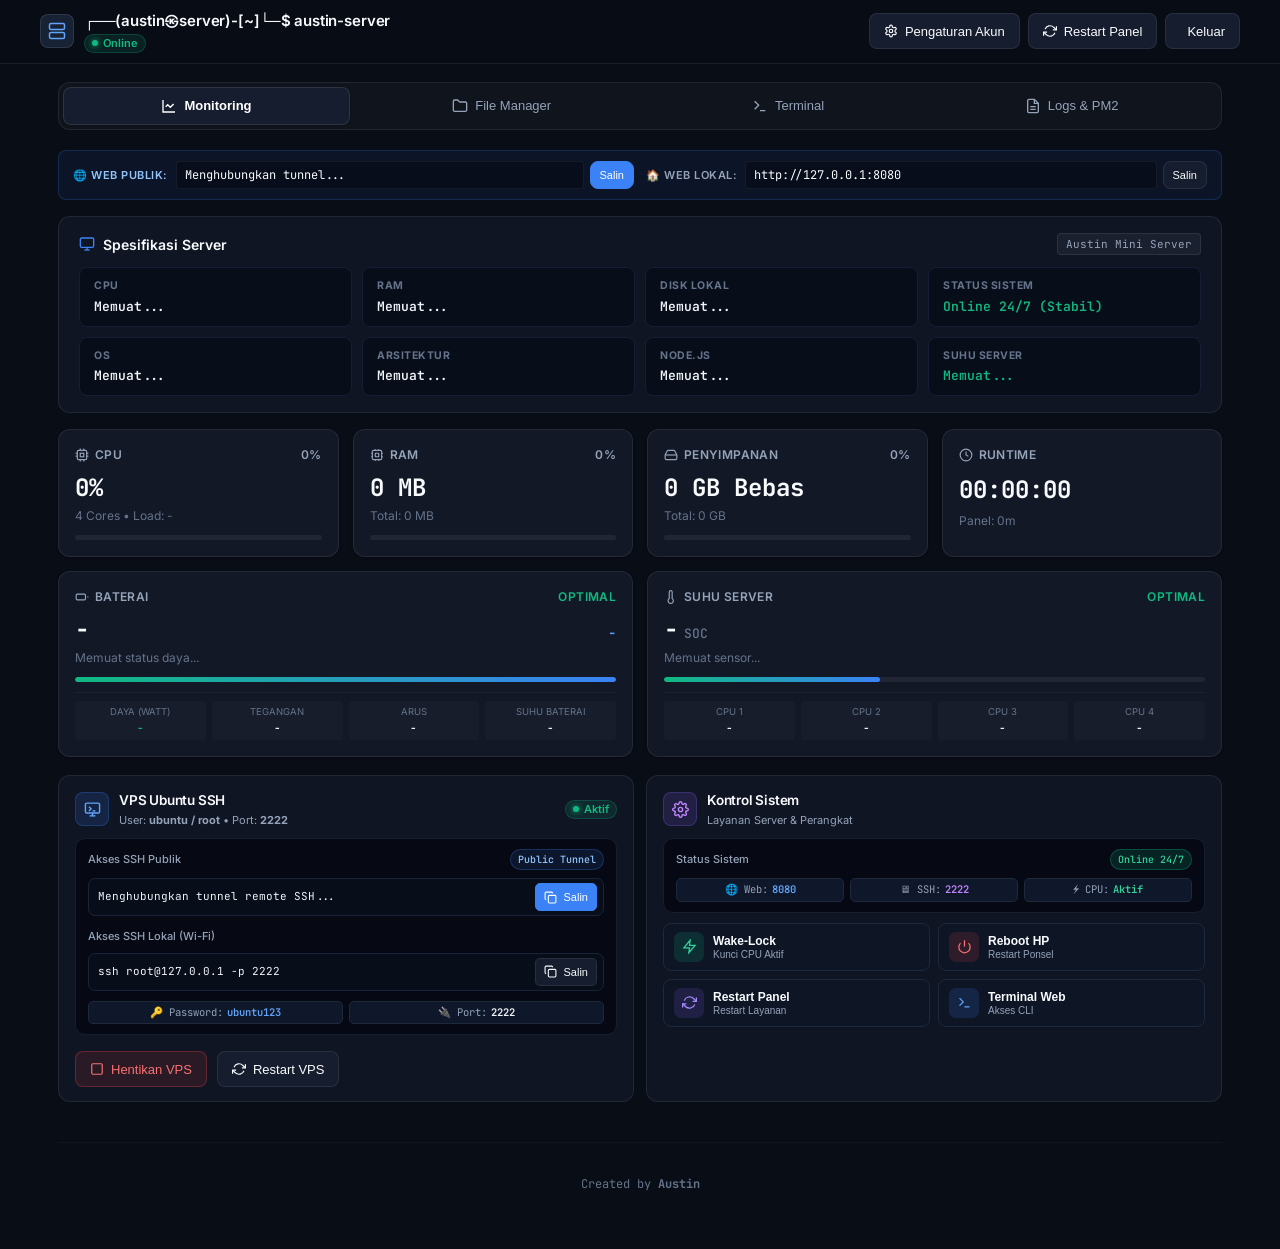
==== panel/public/index.html @ 923c9bf0 "Update via Austin Store Tools" ====
<!DOCTYPE html>
<html lang="id">
<head>
  <meta charset="UTF-8" />
  <meta name="viewport" content="width=device-width, initial-scale=1.0" />
  <title>Austin Mini Server Dashboard</title>
  <link rel="manifest" href="/manifest.webmanifest">
  <meta name="theme-color" content="#07080B">
  <meta name="mobile-web-app-capable" content="yes">
  <meta name="apple-mobile-web-app-capable" content="yes">
  <meta name="apple-mobile-web-app-title" content="Austin Server">
  <link rel="apple-touch-icon" href="/icons/apple-touch-icon.png">
  <link rel="icon" type="image/png" href="/icons/icon-192.png">
  <link rel="preconnect" href="https://fonts.googleapis.com">
  <link rel="preconnect" href="https://fonts.gstatic.com" crossorigin>
  <link href="https://fonts.googleapis.com/css2?family=Inter:wght@400;500;600;700&family=JetBrains+Mono:wght@400;500;600&display=swap" rel="stylesheet">
  <style>
    :root {
      --bg-base: #090D16;
      --bg-surface: #0F1523;
      --bg-surface-elevated: #161D2E;
      --bg-card: #121826;
      --bg-input: #0A0E18;
      
      --border-color: rgba(255, 255, 255, 0.08);
      --border-subtle: rgba(255, 255, 255, 0.04);
      --border-focus: #3B82F6;
      
      --text-main: #F8FAFC;
      --text-muted: #94A3B8;
      --text-dim: #64748B;
      
      --accent-blue: #3B82F6;
      --accent-blue-hover: #2563EB;
      --accent-emerald: #10B981;
      --accent-amber: #F59E0B;
      --accent-rose: #EF4444;
      --accent-purple: #8B5CF6;
      
      --font-sans: 'Inter', -apple-system, BlinkMacSystemFont, "Segoe UI", Roboto, sans-serif;
      --font-mono: 'JetBrains Mono', ui-monospace, SFMono-Regular, Menlo, Consolas, monospace;
      
      --radius-xs: 4px;
      --radius-sm: 8px;
      --radius-md: 12px;
      --radius-lg: 16px;
      --radius-pill: 9999px;
      
      --shadow-sm: 0 1px 3px rgba(0, 0, 0, 0.25);
      --shadow-md: 0 4px 14px rgba(0, 0, 0, 0.35);
      --shadow-lg: 0 12px 30px rgba(0, 0, 0, 0.5);
    }

    * { box-sizing: border-box; margin: 0; padding: 0; }
    html, body {
      overflow-x: hidden;
      width: 100%;
      max-width: 100vw;
    }
    body {
      background-color: var(--bg-base);
      color: var(--text-main);
      font-family: var(--font-sans);
      min-height: 100vh;
      display: flex;
      flex-direction: column;
      line-height: 1.5;
      -webkit-font-smoothing: antialiased;
      -webkit-tap-highlight-color: transparent;
    }

    /* Top Header */
    header {
      position: sticky;
      top: 0;
      z-index: 40;
      background: rgba(9, 13, 22, 0.94);
      backdrop-filter: blur(10px);
      -webkit-backdrop-filter: blur(10px);
      border-bottom: 1px solid var(--border-color);
      padding: 10px 18px;
      width: 100%;
    }
    .header-container {
      max-width: 1200px;
      margin: 0 auto;
      display: flex;
      align-items: center;
      justify-content: space-between;
      gap: 12px;
      width: 100%;
    }
    .brand {
      display: flex;
      align-items: center;
      gap: 10px;
      min-width: 0;
    }
    .brand-logo {
      width: 34px;
      height: 34px;
      border-radius: var(--radius-sm);
      background: #182235;
      border: 1px solid rgba(255, 255, 255, 0.1);
      display: flex;
      align-items: center;
      justify-content: center;
      flex-shrink: 0;
    }
    .brand-logo svg {
      width: 18px;
      height: 18px;
      stroke: #60A5FA;
      fill: none;
      stroke-width: 2;
    }
    .brand-text h1 {
      font-size: 15px;
      font-weight: 600;
      letter-spacing: -0.01em;
      color: var(--text-main);
      white-space: nowrap;
      overflow: hidden;
      text-overflow: ellipsis;
    }
    .brand-badges {
      display: flex;
      align-items: center;
      gap: 6px;
      margin-top: 1px;
    }
    .status-badge {
      display: inline-flex;
      align-items: center;
      gap: 5px;
      font-size: 11px;
      font-weight: 600;
      padding: 1px 7px;
      border-radius: var(--radius-pill);
      background: rgba(16, 185, 129, 0.12);
      color: var(--accent-emerald);
      border: 1px solid rgba(16, 185, 129, 0.25);
      line-height: 1.4;
    }
    .status-dot {
      width: 6px;
      height: 6px;
      border-radius: 50%;
      background: var(--accent-emerald);
      box-shadow: 0 0 6px var(--accent-emerald);
    }
    .header-actions {
      display: flex;
      align-items: center;
      gap: 8px;
      flex-shrink: 0;
    }
    .btn-restart-label-short {
      display: none;
    }

    /* Main Container */
    main {
      flex: 1;
      max-width: 1200px;
      width: 100%;
      margin: 0 auto;
      padding: 18px 18px 36px;
      position: relative;
      z-index: 1;
    }

    /* Segmented Tabs Navigation */
    .tabs-nav {
      display: flex;
      gap: 4px;
      background: rgba(255, 255, 255, 0.03);
      padding: 4px;
      border-radius: var(--radius-md);
      border: 1px solid var(--border-color);
      margin-bottom: 20px;
      overflow-x: auto;
      scrollbar-width: none;
      -ms-overflow-style: none;
      -webkit-overflow-scrolling: touch;
    }
    .tabs-nav::-webkit-scrollbar {
      display: none;
    }
    .tab-btn {
      display: inline-flex;
      align-items: center;
      justify-content: center;
      gap: 7px;
      padding: 8px 14px;
      border-radius: 8px;
      border: 1px solid transparent;
      background: transparent;
      color: var(--text-muted);
      font-size: 13px;
      font-weight: 500;
      cursor: pointer;
      white-space: nowrap;
      transition: all 0.16s ease;
      flex: 1 0 auto;
      min-height: 38px;
    }
    .tab-btn:hover {
      color: var(--text-main);
      background: rgba(255, 255, 255, 0.04);
    }
    .tab-btn.active {
      color: #FFFFFF;
      background: var(--bg-surface-elevated);
      border-color: rgba(255, 255, 255, 0.1);
      box-shadow: var(--shadow-sm);
      font-weight: 600;
    }
    .tab-btn svg {
      width: 16px;
      height: 16px;
      stroke-width: 2;
      stroke: currentColor;
      fill: none;
      flex-shrink: 0;
    }

    .tab-content {
      display: none;
    }
    .tab-content.active {
      display: block;
      animation: tabFadeIn 0.2s ease-out;
    }
    @keyframes tabFadeIn {
      from { opacity: 0; transform: translateY(3px); }
      to { opacity: 1; transform: translateY(0); }
    }

    /* Buttons */
    .btn {
      display: inline-flex;
      align-items: center;
      justify-content: center;
      gap: 7px;
      padding: 8px 14px;
      font-size: 13px;
      font-weight: 500;
      border-radius: var(--radius-sm);
      border: 1px solid var(--border-color);
      background: var(--bg-surface-elevated);
      color: var(--text-main);
      cursor: pointer;
      transition: all 0.15s ease;
      text-decoration: none;
      user-select: none;
      min-height: 36px;
    }
    .btn:hover {
      background: #1F293D;
      border-color: rgba(255, 255, 255, 0.15);
      color: #FFFFFF;
    }
    .btn:active {
      transform: scale(0.98);
    }
    .btn-primary {
      background: var(--accent-blue);
      border-color: var(--accent-blue);
      color: #FFFFFF;
    }
    .btn-primary:hover {
      background: var(--accent-blue-hover);
      border-color: var(--accent-blue-hover);
    }
    .btn-danger {
      background: rgba(239, 68, 68, 0.15);
      border-color: rgba(239, 68, 68, 0.3);
      color: #F87171;
    }
    .btn-danger:hover {
      background: var(--accent-rose);
      border-color: var(--accent-rose);
      color: #FFFFFF;
    }
    .btn-action-blue {
      background: rgba(255, 255, 255, 0.03) !important;
      border: 1px solid rgba(255, 255, 255, 0.12) !important;
      color: #60A5FA !important;
      font-weight: 500;
      box-shadow: none !important;
    }
    .btn-action-blue svg {
      stroke: #F8FAFC !important;
    }
    .btn-action-blue:hover {
      background: rgba(59, 130, 246, 0.12) !important;
      border-color: rgba(96, 165, 250, 0.4) !important;
      color: #93C5FD !important;
    }
    .btn-action-red {
      background: rgba(255, 255, 255, 0.03) !important;
      border: 1px solid rgba(255, 255, 255, 0.12) !important;
      color: #F87171 !important;
      font-weight: 500;
      box-shadow: none !important;
    }
    .btn-action-red svg {
      stroke: #F87171 !important;
    }
    .btn-action-red:hover {
      background: rgba(239, 68, 68, 0.12) !important;
      border-color: rgba(248, 113, 113, 0.4) !important;
      color: #FCA5A5 !important;
    }
    .btn-action-amber {
      background: rgba(255, 255, 255, 0.03) !important;
      border: 1px solid rgba(255, 255, 255, 0.12) !important;
      color: #FBBF24 !important;
      font-weight: 500;
      box-shadow: none !important;
    }
    .btn-action-amber svg {
      stroke: #F8FAFC !important;
    }
    .btn-action-amber:hover {
      background: rgba(245, 158, 11, 0.12) !important;
      border-color: rgba(251, 191, 36, 0.4) !important;
      color: #FDE68A !important;
    }
    /* Quick URL Ribbon */
    .quick-url-ribbon {
      display: flex;
      gap: 12px;
      margin-bottom: 16px;
      flex-wrap: wrap;
      align-items: center;
      justify-content: space-between;
      background: rgba(59, 130, 246, 0.08);
      border: 1px solid rgba(59, 130, 246, 0.2);
      border-radius: var(--radius-sm);
      padding: 10px 14px;
    }
    .quick-url-item {
      display: flex;
      align-items: center;
      gap: 8px;
      flex: 1;
      min-width: 260px;
    }
    .quick-url-label {
      font-size: 11px;
      font-weight: 600;
      text-transform: uppercase;
      color: #93C5FD;
      letter-spacing: 0.5px;
      white-space: nowrap;
      flex-shrink: 0;
    }
    .quick-url-box {
      display: flex;
      align-items: center;
      gap: 6px;
      flex: 1;
      min-width: 0;
    }
    .quick-url-box code {
      font-family: var(--font-mono);
      font-size: 12px;
      color: #F8FAFC;
      background: rgba(0, 0, 0, 0.35);
      padding: 4px 8px;
      border-radius: 4px;
      border: 1px solid rgba(255, 255, 255, 0.06);
      flex: 1;
      min-width: 0;
      white-space: nowrap;
      overflow: hidden;
      text-overflow: ellipsis;
    }
    .quick-url-box .btn {
      padding: 4px 9px;
      font-size: 11px;
      min-height: 28px;
      flex-shrink: 0;
    }

    /* Grid & Cards */
    .spec-card {
      background: var(--bg-surface);
      border: 1px solid var(--border-color);
      border-radius: var(--radius-md);
      padding: 16px 20px;
      margin-bottom: 16px;
    }
    .spec-header {
      display: flex;
      align-items: center;
      justify-content: space-between;
      margin-bottom: 12px;
      flex-wrap: wrap;
      gap: 8px;
    }
    .spec-title {
      font-size: 14px;
      font-weight: 600;
      color: var(--text-main);
      display: flex;
      align-items: center;
      gap: 8px;
    }
    .spec-title svg {
      width: 16px;
      height: 16px;
      stroke: var(--accent-blue);
      fill: none;
      stroke-width: 2;
    }
    .spec-badge {
      font-size: 11px;
      font-family: var(--font-mono);
      padding: 2px 8px;
      border-radius: var(--radius-xs);
      background: rgba(255, 255, 255, 0.05);
      color: var(--text-muted);
      border: 1px solid var(--border-color);
    }
    .spec-grid {
      display: grid;
      grid-template-columns: repeat(4, 1fr);
      gap: 10px;
    }
    .spec-item {
      background: #080D1A;
      border: 1px solid #141F36;
      border-radius: 8px;
      padding: 10px 14px;
      display: flex;
      flex-direction: column;
      gap: 4px;
      transition: border-color 0.15s ease;
    }
    .spec-item:hover {
      border-color: rgba(255, 255, 255, 0.12);
    }
    .spec-label {
      font-size: 10.5px;
      font-weight: 700;
      color: #64748B;
      text-transform: uppercase;
      letter-spacing: 0.05em;
    }
    .spec-value {
      font-size: 13px;
      font-weight: 600;
      color: #F1F5F9;
      font-family: var(--font-mono);
      word-break: break-word;
      line-height: 1.35;
    }

    .grid-cards {
      display: grid;
      grid-template-columns: repeat(4, 1fr);
      gap: 14px;
      margin-bottom: 18px;
    }
    .card-span-2 {
      grid-column: span 2;
    }
    .card {
      background: var(--bg-card);
      border: 1px solid var(--border-color);
      border-radius: var(--radius-md);
      padding: 16px;
      display: flex;
      flex-direction: column;
      justify-content: space-between;
      box-shadow: var(--shadow-sm);
    }
    .card-header {
      display: flex;
      align-items: center;
      justify-content: space-between;
      margin-bottom: 10px;
    }
    .card-title {
      font-size: 12px;
      font-weight: 600;
      color: var(--text-muted);
      text-transform: uppercase;
      letter-spacing: 0.03em;
      display: flex;
      align-items: center;
      gap: 6px;
    }
    .card-title svg {
      width: 14px;
      height: 14px;
      stroke: currentColor;
      fill: none;
      stroke-width: 2;
    }
    .card-value {
      font-size: 24px;
      font-weight: 700;
      color: var(--text-main);
      font-family: var(--font-mono);
      margin-bottom: 4px;
      line-height: 1.2;
    }
    .card-subtext {
      font-size: 12px;
      color: var(--text-dim);
      margin-bottom: 10px;
    }
    .progress-bar-bg {
      width: 100%;
      height: 5px;
      background: rgba(255, 255, 255, 0.06);
      border-radius: var(--radius-pill);
      overflow: hidden;
      margin-top: auto;
    }
    .progress-bar-fill {
      height: 100%;
      border-radius: var(--radius-pill);
      background: var(--accent-blue);
      transition: width 0.3s ease;
    }

    .core-temps-grid {
      display: grid;
      grid-template-columns: repeat(4, 1fr);
      gap: 6px;
      margin-top: 10px;
      padding-top: 8px;
      border-top: 1px solid var(--border-subtle);
    }
    .core-temp-item {
      display: flex;
      flex-direction: column;
      align-items: center;
      text-align: center;
      background: rgba(255, 255, 255, 0.02);
      padding: 4px 2px;
      border-radius: var(--radius-xs);
    }
    .core-temp-label {
      font-size: 9.5px;
      color: var(--text-dim);
      margin-bottom: 1px;
    }
    .core-temp-val {
      font-size: 11px;
      font-weight: 600;
      font-family: var(--font-mono);
      color: var(--text-main);
    }

    /* Remote Services & Control Cards */
    .remote-ctrl-container {
      display: grid;
      grid-template-columns: repeat(2, 1fr);
      gap: 12px;
      margin-bottom: 16px;
    }
    .remote-card {
      background: var(--bg-surface);
      border: 1px solid var(--border-color);
      border-radius: var(--radius-md);
      padding: 14px 16px;
      display: flex;
      flex-direction: column;
      gap: 10px;
    }
    .remote-card-header {
      display: flex;
      align-items: center;
      justify-content: space-between;
      gap: 10px;
    }
    .remote-card-title {
      display: flex;
      align-items: center;
      gap: 10px;
    }
    .remote-icon-badge {
      width: 34px;
      height: 34px;
      border-radius: 8px;
      display: flex;
      align-items: center;
      justify-content: center;
      flex-shrink: 0;
    }
    .remote-icon-badge.vps { background: rgba(59, 130, 246, 0.15); color: #60A5FA; border: 1px solid rgba(59, 130, 246, 0.25); }
    .remote-icon-badge.device { background: rgba(139, 92, 246, 0.15); color: #C084FC; border: 1px solid rgba(139, 92, 246, 0.25); }
    .remote-icon-badge.cloudflare { background: rgba(249, 115, 22, 0.15); color: #FB923C; border: 1px solid rgba(249, 115, 22, 0.25); }
    .remote-icon-badge svg {
      width: 17px;
      height: 17px;
      fill: none;
      stroke: currentColor;
      stroke-width: 2;
    }
    .remote-card h3 {
      font-size: 13.5px;
      font-weight: 600;
      color: #F8FAFC;
      letter-spacing: -0.2px;
    }
    .remote-card-subtitle {
      font-size: 11px;
      color: #94A3B8;
      margin-top: 1px;
    }
    .remote-ssh-box {
      background: #060913;
      border: 1px solid #161F30;
      border-radius: 10px;
      padding: 10px 12px;
      display: flex;
      flex-direction: column;
      gap: 8px;
    }
    .remote-ssh-label {
      display: flex;
      align-items: center;
      justify-content: space-between;
      font-size: 11px;
      color: #94A3B8;
      font-weight: 500;
    }
    .badge-pinggy {
      font-size: 10px;
      font-family: var(--font-mono);
      padding: 2px 7px;
      border-radius: 9999px;
      background: rgba(59, 130, 246, 0.12);
      color: #93C5FD;
      border: 1px solid rgba(59, 130, 246, 0.25);
      font-weight: 500;
    }
    .remote-ssh-cmd-row {
      display: flex;
      align-items: center;
      background: #080D1A;
      border: 1px solid #1A2438;
      border-radius: 7px;
      padding: 4px 6px 4px 9px;
      gap: 6px;
      min-height: 35px;
    }
    .remote-ssh-cmd-row .btn {
      padding: 3px 8px;
      font-size: 11px;
      border-radius: 5px;
      min-height: 28px;
    }
    .remote-ssh-cmd-row code {
      font-family: 'JetBrains Mono', 'Fira Code', 'Consolas', monospace;
      font-size: 11px;
      color: #F1F5F9;
      white-space: nowrap;
      overflow: hidden;
      text-overflow: ellipsis;
      flex: 1;
      line-height: 1.4;
    }
    .meta-chips-row {
      display: flex;
      align-items: center;
      gap: 6px;
      flex-wrap: wrap;
    }
    .meta-chips-grid {
      display: grid;
      gap: 6px;
      width: 100%;
    }
    .meta-chips-grid.cols-3 {
      grid-template-columns: repeat(3, 1fr);
    }
    .meta-chips-grid.cols-2 {
      grid-template-columns: repeat(2, 1fr);
    }
    .meta-chips-grid .meta-chip {
      display: flex;
      justify-content: center;
      align-items: center;
      text-align: center;
      padding: 3px 6px;
      white-space: nowrap;
      overflow: hidden;
      text-overflow: ellipsis;
    }
    .meta-chip {
      display: inline-flex;
      align-items: center;
      gap: 4px;
      background: #0F172A;
      border: 1px solid #1E293B;
      border-radius: 5px;
      padding: 2px 7px;
      font-size: 10.5px;
      color: #94A3B8;
      font-family: var(--font-mono);
    }
    .meta-chip strong {
      color: #F1F5F9;
      font-weight: 600;
    }
    .meta-chip.success strong { color: #34D399; }
    .meta-chip.info strong { color: #60A5FA; }
    .meta-chip.purple strong { color: #C084FC; }

    .remote-actions-bar {
      display: flex;
      align-items: center;
      gap: 10px;
      flex-wrap: wrap;
      margin-top: 6px;
    }
    .remote-controls-grid {
      display: grid;
      grid-template-columns: repeat(2, 1fr) !important;
      gap: 8px;
    }
    .remote-ctrl-btn {
      background: #0E1626;
      border: 1px solid #1E293B;
      border-radius: 8px;
      padding: 8px 10px;
      display: flex;
      align-items: center;
      gap: 9px;
      cursor: pointer;
      text-align: left;
      transition: all 0.2s ease;
      color: #F8FAFC;
      min-height: 46px;
    }
    .remote-ctrl-btn:hover {
      background: #162035;
      border-color: #3B82F6;
      transform: translateY(-1px);
    }
    .remote-ctrl-btn:active {
      transform: translateY(0);
    }
    .remote-ctrl-icon {
      width: 30px;
      height: 30px;
      border-radius: 7px;
      display: flex;
      align-items: center;
      justify-content: center;
      flex-shrink: 0;
    }
    .remote-ctrl-icon svg {
      width: 15px;
      height: 15px;
      fill: none;
      stroke: currentColor;
      stroke-width: 2;
    }
    .remote-ctrl-text {
      display: flex;
      flex-direction: column;
      gap: 1px;
      min-width: 0;
      overflow: hidden;
    }
    .remote-ctrl-name {
      font-size: 12px;
      font-weight: 600;
      white-space: nowrap;
      overflow: hidden;
      text-overflow: ellipsis;
      color: #F8FAFC;
    }
    .remote-ctrl-desc {
      font-size: 10px;
      color: #94A3B8;
      white-space: nowrap;
      overflow: hidden;
      text-overflow: ellipsis;
    }

    /* File Manager — Modern Clean Redesign */
    .fm-container {
      background: #080d1a;
      border: 1px solid #141f36;
      border-radius: 12px;
      overflow: hidden;
      box-shadow: 0 10px 30px rgba(0, 0, 0, 0.4);
    }
    .fm-toolbar {
      padding: 12px 18px;
      background: #0b1324;
      border-bottom: 1px solid #141f36;
      display: flex;
      flex-wrap: wrap;
      align-items: center;
      justify-content: space-between;
      gap: 12px;
    }
    .fm-path-row {
      display: flex;
      align-items: center;
      gap: 8px;
      flex: 1;
      max-width: 480px;
      min-width: 180px;
    }
    .fm-path-bar {
      display: flex;
      align-items: center;
      gap: 6px;
      flex: 1;
      font-family: var(--font-mono);
      font-size: 13px;
      color: #94a3b8;
      background: #060a14;
      padding: 8px 14px;
      border-radius: 8px;
      border: 1px solid #17243d;
      overflow-x: auto;
      white-space: nowrap;
    }
    .fm-path-segment {
      color: #60a5fa;
      cursor: pointer;
      padding: 2px 4px;
      border-radius: 4px;
      transition: background 0.15s, color 0.15s;
    }
    .fm-path-segment:hover {
      background: rgba(59, 130, 246, 0.18);
      color: #93c5fd;
    }
    .fm-actions {
      display: flex;
      align-items: center;
      gap: 8px;
      flex-wrap: wrap;
    }
    .btn-fm-primary {
      background: #2563eb;
      color: #ffffff;
      border: 1px solid #3b82f6;
      font-size: 13px;
      font-weight: 500;
      padding: 7px 14px;
      border-radius: 8px;
      display: inline-flex;
      align-items: center;
      gap: 7px;
      cursor: pointer;
      transition: all 0.15s ease;
      box-shadow: 0 2px 8px rgba(37, 99, 235, 0.35);
    }
    .btn-fm-primary:hover {
      background: #1d4ed8;
      border-color: #60a5fa;
      box-shadow: 0 4px 12px rgba(37, 99, 235, 0.5);
      transform: translateY(-1px);
    }
    .btn-fm-emerald {
      background: #059669;
      color: #ffffff;
      border: 1px solid #10b981;
      font-size: 13px;
      font-weight: 500;
      padding: 7px 14px;
      border-radius: 8px;
      display: inline-flex;
      align-items: center;
      gap: 7px;
      cursor: pointer;
      transition: all 0.15s ease;
      box-shadow: 0 2px 8px rgba(16, 185, 129, 0.3);
    }
    .btn-fm-emerald:hover {
      background: #047857;
      border-color: #34d399;
      box-shadow: 0 4px 12px rgba(16, 185, 129, 0.45);
      transform: translateY(-1px);
    }
    .btn-fm-dark {
      background: #0c1527;
      color: #cbd5e1;
      border: 1px solid #1a273f;
      font-size: 13px;
      font-weight: 500;
      padding: 7px 14px;
      border-radius: 8px;
      display: inline-flex;
      align-items: center;
      gap: 7px;
      cursor: pointer;
      transition: all 0.15s ease;
    }
    .btn-fm-dark:hover {
      background: #131f38;
      border-color: #334155;
      color: #f8fafc;
      transform: translateY(-1px);
    }
    .btn-fm-icon {
      background: #0c1527;
      color: #94a3b8;
      border: 1px solid #1a273f;
      width: 36px;
      height: 36px;
      border-radius: 8px;
      display: inline-flex;
      align-items: center;
      justify-content: center;
      cursor: pointer;
      transition: all 0.15s ease;
    }
    .btn-fm-icon:hover {
      background: #131f38;
      border-color: #334155;
      color: #f8fafc;
      transform: translateY(-1px);
    }

    .quick-locations {
      padding: 10px 18px;
      background: #070b16;
      border-bottom: 1px solid #131c30;
      display: flex;
      gap: 10px;
      overflow-x: auto;
      white-space: nowrap;
      align-items: center;
    }
    .quick-loc-label {
      font-size: 11px;
      font-weight: 700;
      letter-spacing: 0.06em;
      color: #64748b;
      text-transform: uppercase;
      margin-right: 4px;
      user-select: none;
    }
    .quick-loc-btn {
      font-size: 12px;
      font-weight: 500;
      padding: 4px 12px;
      border-radius: 9999px;
      background: #0d1527;
      color: #94a3b8;
      border: 1px solid #1a273f;
      cursor: pointer;
      display: inline-flex;
      align-items: center;
      gap: 6px;
      transition: all 0.15s ease;
    }
    .quick-loc-btn:hover {
      background: #15223c;
      border-color: #38bdf8;
      color: #f8fafc;
      transform: translateY(-1px);
    }

    .fm-table-wrap {
      overflow-x: auto;
      -webkit-overflow-scrolling: touch;
      background: #080d1a;
      scrollbar-width: thin;
      scrollbar-color: #1e293b #080d1a;
    }
    .fm-table-wrap::-webkit-scrollbar {
      height: 4px;
    }
    .fm-table-wrap::-webkit-scrollbar-track {
      background: #080d1a;
    }
    .fm-table-wrap::-webkit-scrollbar-thumb {
      background: #1e293b;
      border-radius: 4px;
    }
    .fm-table {
      width: 100%;
      border-collapse: collapse;
      font-size: 13.5px;
      text-align: left;
    }
    .fm-table th {
      background: #080d1a;
      padding: 12px 18px;
      font-weight: 600;
      color: #64748b;
      font-size: 11px;
      letter-spacing: 0.05em;
      text-transform: uppercase;
      border-bottom: 1px solid #141f36;
      user-select: none;
    }
    .fm-table td {
      padding: 12px 18px;
      border-bottom: 1px solid #0f172a;
      color: #cbd5e1;
      vertical-align: middle;
    }
    .fm-table tr {
      transition: background 0.15s ease;
    }
    .fm-table tbody tr:hover td {
      background: #0e172a;
    }
    .file-name-cell {
      display: flex;
      align-items: center;
      gap: 12px;
      cursor: pointer;
      font-weight: 500;
      color: #f1f5f9;
    }
    .file-name-cell:hover {
      color: #60a5fa;
    }
    .file-icon {
      width: 19px;
      height: 19px;
      flex-shrink: 0;
      fill: none;
      stroke-width: 1.8;
    }
    .file-icon.dir { stroke: #fbbf24; fill: none; }
    .file-icon.file { stroke: #94a3b8; fill: none; }

    .fm-action-icon {
      background: transparent;
      border: none;
      color: #64748b;
      padding: 6px;
      border-radius: 6px;
      cursor: pointer;
      display: inline-flex;
      align-items: center;
      justify-content: center;
      transition: all 0.15s ease;
      text-decoration: none;
    }
    .fm-action-icon:hover {
      color: #cbd5e1;
      background: rgba(255, 255, 255, 0.08);
      transform: scale(1.1);
    }
    .fm-action-icon.fm-delete-icon:hover {
      color: #f87171;
      background: rgba(239, 68, 68, 0.15);
    }
    .fm-action-icon.fm-zip-icon:hover {
      color: #a78bfa;
      background: rgba(167, 139, 250, 0.15);
    }

    /* Web Terminal — Sleek Modern Console Style */
    .terminal-container {
      background: #060913;
      border: 1px solid #1A2333;
      border-radius: 12px;
      overflow: hidden;
      display: flex;
      flex-direction: column;
      height: calc(100vh - 145px);
      min-height: 420px;
      box-shadow: 0 10px 30px rgba(0, 0, 0, 0.45);
    }
    .terminal-header {
      padding: 10px 16px;
      background: #0A0F1D;
      border-bottom: 1px solid #161F30;
      display: flex;
      align-items: center;
      justify-content: space-between;
      gap: 12px;
      flex-wrap: wrap;
    }
    .terminal-title {
      font-size: 13.5px;
      font-weight: 600;
      color: #F8FAFC;
      display: flex;
      align-items: center;
      gap: 8px;
    }
    .term-prompt-icon {
      font-family: var(--font-mono);
      font-size: 14px;
      font-weight: 700;
      color: #F43F5E;
      display: inline-block;
      letter-spacing: -0.5px;
    }
    .term-badge-cwd {
      background: #151D2C;
      color: #94A3B8;
      border: 1px solid #243046;
      border-radius: 6px;
      padding: 1.5px 8px;
      font-size: 11.5px;
      font-family: var(--font-mono);
      font-weight: 500;
    }
    .terminal-header-right {
      display: flex;
      align-items: center;
      gap: 10px;
    }
    .term-status-badge {
      background: rgba(16, 185, 129, 0.12);
      color: #10B981;
      border: 1px solid rgba(16, 185, 129, 0.25);
      border-radius: 9999px;
      padding: 4px 12px;
      font-size: 11.5px;
      font-weight: 500;
      display: inline-flex;
      align-items: center;
      gap: 6px;
      letter-spacing: 0.2px;
      font-family: var(--font-sans);
    }
    .term-status-dot {
      width: 6.5px;
      height: 6.5px;
      background: #10B981;
      border-radius: 50%;
      display: inline-block;
      box-shadow: 0 0 6px rgba(16, 185, 129, 0.6);
    }
    .term-status-badge.running {
      background: rgba(245, 158, 11, 0.12);
      color: #F59E0B;
      border-color: rgba(245, 158, 11, 0.3);
    }
    .term-status-badge.running .term-status-dot {
      background: #F59E0B;
      box-shadow: 0 0 6px rgba(245, 158, 11, 0.6);
      animation: blink-dot 1s infinite alternate;
    }
    .btn-term-header {
      background: #151D2C;
      border: 1px solid #243046;
      color: #CBD5E1;
      border-radius: 8px;
      padding: 5px 12px;
      font-size: 12px;
      font-weight: 500;
      cursor: pointer;
      display: inline-flex;
      align-items: center;
      gap: 6px;
      transition: all 0.2s ease;
      font-family: var(--font-sans);
    }
    .btn-term-header:hover {
      background: #1E293B;
      color: #FFFFFF;
      border-color: #3B82F6;
    }
    .btn-term-header.btn-term-danger {
      background: rgba(239, 68, 68, 0.15);
      border-color: rgba(239, 68, 68, 0.3);
      color: #F87171;
    }
    .btn-term-header.btn-term-danger:hover {
      background: #EF4444;
      color: #FFFFFF;
      border-color: #EF4444;
    }
    .terminal-body {
      flex: 1;
      padding: 16px;
      font-family: 'JetBrains Mono', 'Fira Code', 'Consolas', monospace;
      font-size: 12.5px;
      color: #E2E8F0;
      background: #040711;
      overflow-y: auto;
      line-height: 1.55;
      white-space: pre-wrap;
      word-break: break-word;
      overflow-wrap: anywhere;
    }
    .terminal-input-bar {
      padding: 10px 14px;
      background: #080D1A;
      border-top: 1px solid #161F30;
      display: flex;
      align-items: center;
      gap: 10px;
    }
    .terminal-prompt-prefix {
      display: inline-flex;
      align-items: center;
      gap: 5px;
      font-family: var(--font-mono);
      font-size: 13.5px;
      font-weight: 600;
      flex-shrink: 0;
      user-select: none;
    }
    .prompt-tilde {
      color: #EC4899;
      font-weight: 600;
    }
    .prompt-dollar {
      color: #F43F5E;
      font-weight: 700;
    }
    .terminal-input {
      flex: 1;
      background: transparent;
      border: none;
      color: #F8FAFC;
      font-family: var(--font-mono);
      font-size: 13px;
      outline: none;
    }
    .terminal-input::placeholder {
      color: #475569;
    }
    .terminal-input-actions {
      display: flex;
      gap: 6px;
      align-items: center;
      flex-shrink: 0;
    }
    .btn-term-execute {
      background: #2563EB;
      border: 1px solid #3B82F6;
      color: #FFFFFF;
      border-radius: 8px;
      padding: 7px 18px;
      font-size: 12.5px;
      font-weight: 600;
      cursor: pointer;
      display: inline-flex;
      align-items: center;
      gap: 6px;
      box-shadow: 0 2px 8px rgba(37, 99, 235, 0.35);
      transition: all 0.2s ease;
      font-family: var(--font-sans);
    }
    .btn-term-execute:hover {
      background: #1D4ED8;
      box-shadow: 0 4px 14px rgba(37, 99, 235, 0.5);
      transform: translateY(-1px);
    }
    .btn-term-execute:active {
      transform: translateY(0);
    }
    .term-running-bar {
      padding: 8px 14px;
      background: rgba(239, 68, 68, 0.12);
      border-top: 1px solid rgba(239, 68, 68, 0.3);
      display: flex;
      align-items: center;
      justify-content: space-between;
      gap: 10px;
      font-family: var(--font-mono);
      font-size: 12px;
      color: #FCA5A5;
      animation: pulse-bg 2s infinite ease-in-out;
    }
    .term-running-info {
      display: flex;
      align-items: center;
      gap: 8px;
      min-width: 0;
      overflow: hidden;
      text-overflow: ellipsis;
      white-space: nowrap;
    }
    .spinner-dot {
      width: 8px;
      height: 8px;
      border-radius: 50%;
      background: #EF4444;
      box-shadow: 0 0 8px #EF4444;
      animation: blink-dot 1s infinite alternate;
      flex-shrink: 0;
    }
    @keyframes blink-dot {
      0% { opacity: 0.3; transform: scale(0.8); }
      100% { opacity: 1; transform: scale(1.2); }
    }
    @keyframes pulse-bg {
      0%, 100% { background: rgba(239, 68, 68, 0.12); }
      50% { background: rgba(239, 68, 68, 0.22); }
    }

    /* Terminal Quick Action Toolbar & Virtual Keys */
    .term-quick-bar {
      padding: 8px 12px;
      background: #090E1B;
      border-top: 1px solid #161F30;
      display: flex;
      flex-direction: column;
      gap: 6px;
    }
    .term-quick-row {
      display: flex;
      align-items: center;
      gap: 6px;
      overflow-x: auto;
      scrollbar-width: none;
      -webkit-overflow-scrolling: touch;
      padding-bottom: 2px;
    }
    .term-quick-row::-webkit-scrollbar {
      display: none;
    }
    .term-quick-label {
      font-size: 10px;
      font-weight: 700;
      color: #64748B;
      letter-spacing: 0.05em;
      text-transform: uppercase;
      flex-shrink: 0;
      padding-right: 2px;
      user-select: none;
    }
    .term-cmd-chip {
      background: #111827;
      border: 1px solid #1F2937;
      color: #E2E8F0;
      border-radius: 6px;
      padding: 4px 10px;
      font-size: 11.5px;
      font-weight: 500;
      font-family: var(--font-sans);
      cursor: pointer;
      display: inline-flex;
      align-items: center;
      gap: 5px;
      white-space: nowrap;
      flex-shrink: 0;
      transition: all 0.15s ease;
      user-select: none;
    }
    .term-cmd-chip:hover {
      background: #1F2937;
      border-color: #3B82F6;
      color: #FFFFFF;
      transform: translateY(-1px);
    }
    .term-cmd-chip:active {
      transform: translateY(0);
    }
    .term-cmd-chip.primary {
      background: rgba(59, 130, 246, 0.15);
      border-color: rgba(59, 130, 246, 0.35);
      color: #93C5FD;
    }
    .term-cmd-chip.primary:hover {
      background: #2563EB;
      color: #FFFFFF;
      border-color: #3B82F6;
    }
    .term-cmd-chip.info {
      background: rgba(14, 165, 233, 0.15);
      border-color: rgba(14, 165, 233, 0.35);
      color: #7DD3FC;
    }
    .term-cmd-chip.info:hover {
      background: #0284C7;
      color: #FFFFFF;
    }
    .term-cmd-chip.success {
      background: rgba(16, 185, 129, 0.15);
      border-color: rgba(16, 185, 129, 0.35);
      color: #6EE7B7;
    }
    .term-cmd-chip.success:hover {
      background: #059669;
      color: #FFFFFF;
    }
    .term-cmd-chip.warning {
      background: rgba(245, 158, 11, 0.15);
      border-color: rgba(245, 158, 11, 0.35);
      color: #FCD34D;
    }
    .term-cmd-chip.warning:hover {
      background: #D97706;
      color: #FFFFFF;
    }
    .term-key-chip {
      background: #1E293B;
      border: 1px solid #334155;
      color: #CBD5E1;
      border-radius: 5px;
      padding: 3px 8px;
      font-size: 11px;
      font-weight: 600;
      font-family: var(--font-mono);
      cursor: pointer;
      display: inline-flex;
      align-items: center;
      justify-content: center;
      white-space: nowrap;
      flex-shrink: 0;
      box-shadow: 0 1px 2px rgba(0,0,0,0.4);
      transition: all 0.12s ease;
      user-select: none;
    }
    .term-key-chip:hover {
      background: #334155;
      color: #FFFFFF;
      border-color: #64748B;
    }
    .term-key-chip:active {
      transform: translateY(1px);
      box-shadow: none;
    }
    .term-key-chip.danger {
      background: rgba(239, 68, 68, 0.2);
      border-color: rgba(239, 68, 68, 0.4);
      color: #FCA5A5;
    }
    .term-key-chip.danger:hover {
      background: #DC2626;
      color: #FFFFFF;
      border-color: #EF4444;
    }
    .term-key-chip.key-char {
      min-width: 26px;
      padding: 3px 6px;
    }

    /* Logs & Process Manager */
    .log-card {
      background: var(--bg-card);
      border: 1px solid var(--border-color);
      border-radius: var(--radius-md);
      overflow: hidden;
      margin-bottom: 16px;
    }
    .log-card-header {
      padding: 12px 16px;
      background: var(--bg-surface);
      border-bottom: 1px solid var(--border-color);
      display: flex;
      align-items: center;
      justify-content: space-between;
      gap: 10px;
      flex-wrap: wrap;
    }
    .log-card-title {
      font-size: 13.5px;
      font-weight: 600;
      color: var(--text-main);
      display: flex;
      align-items: center;
      gap: 8px;
    }
    .log-terminal-box {
      background: #060911;
      padding: 14px 16px;
      font-family: var(--font-mono);
      font-size: 12px;
      color: #94A3B8;
      height: 340px;
      overflow-y: auto;
      white-space: pre-wrap;
      word-break: break-word;
      overflow-wrap: anywhere;
      line-height: 1.45;
    }

    /* Modals & Overlays */
    .modal-overlay {
      position: fixed;
      inset: 0;
      background: rgba(0, 0, 0, 0.75);
      backdrop-filter: blur(4px);
      z-index: 100;
      display: none;
      align-items: center;
      justify-content: center;
      padding: 16px;
    }
    .modal-overlay.open {
      display: flex;
    }
    .modal-box {
      background: var(--bg-card);
      border: 1px solid var(--border-color);
      border-radius: var(--radius-lg);
      padding: 24px;
      width: 100%;
      max-width: 440px;
      box-shadow: var(--shadow-lg);
    }
    .modal-title {
      font-size: 16px;
      font-weight: 600;
      margin-bottom: 14px;
      color: var(--text-main);
    }
    .form-group {
      margin-bottom: 14px;
    }
    .form-label {
      display: block;
      font-size: 12px;
      color: var(--text-muted);
      margin-bottom: 5px;
    }
    .form-input {
      width: 100%;
      background: var(--bg-input);
      border: 1px solid var(--border-color);
      border-radius: var(--radius-sm);
      padding: 9px 12px;
      color: var(--text-main);
      font-family: var(--font-sans);
      font-size: 13px;
      outline: none;
      transition: border-color 0.15s ease;
    }
    .form-input:focus {
      border-color: var(--border-focus);
    }
    .modal-footer {
      display: flex;
      align-items: center;
      justify-content: flex-end;
      gap: 8px;
    }

    .concept-confirm-box {
      background: var(--bg-card);
      border: 1px solid rgba(255, 255, 255, 0.1);
      border-radius: var(--radius-lg);
      padding: 28px 24px 24px;
      width: 100%;
      max-width: min(440px, 92vw);
      box-shadow: var(--shadow-lg);
      display: flex;
      flex-direction: column;
      align-items: center;
      text-align: center;
      animation: modalPop 0.2s cubic-bezier(0.16, 1, 0.3, 1);
    }
    @keyframes modalPop {
      from { transform: scale(0.94); opacity: 0; }
      to { transform: scale(1); opacity: 1; }
    }
    .concept-icon-wrap {
      width: 56px;
      height: 56px;
      border-radius: 50%;
      display: flex;
      align-items: center;
      justify-content: center;
      margin-bottom: 16px;
      color: #FACC15;
    }
    .concept-icon-wrap svg {
      width: 48px;
      height: 48px;
    }
    .concept-title {
      font-size: 18px;
      font-weight: 600;
      color: #FFFFFF;
      margin-bottom: 8px;
      letter-spacing: -0.01em;
    }
    .concept-desc {
      font-size: 13.5px;
      color: #CBD5E1;
      line-height: 1.5;
      margin-bottom: 6px;
      word-break: break-word;
    }
    .concept-warning {
      font-size: 12px;
      color: #F87171;
      margin-bottom: 20px;
      font-weight: 500;
    }
    .concept-btn-row {
      display: flex;
      align-items: center;
      justify-content: center;
      gap: 10px;
      width: 100%;
    }
    .concept-btn-action {
      padding: 10px 20px;
      border-radius: var(--radius-sm);
      font-size: 13px;
      font-weight: 600;
      color: #FFFFFF;
      background: var(--accent-rose);
      border: none;
      cursor: pointer;
      display: inline-flex;
      align-items: center;
      justify-content: center;
      gap: 6px;
      transition: all 0.15s ease;
      min-height: 40px;
      flex: 1;
      min-width: 120px;
    }
    .concept-btn-action:hover {
      filter: brightness(1.1);
    }
    .concept-btn-cancel {
      padding: 10px 20px;
      border-radius: var(--radius-sm);
      font-size: 13px;
      font-weight: 500;
      color: #FFFFFF;
      background: var(--bg-surface-elevated);
      border: 1px solid var(--border-color);
      cursor: pointer;
      transition: all 0.15s ease;
      min-height: 40px;
      flex: 1;
      min-width: 90px;
    }
    .concept-btn-cancel:hover {
      background: #1F293D;
    }

    /* Toast Container */
    .toast-container {
      position: fixed;
      bottom: 20px;
      right: 20px;
      z-index: 1000;
      display: flex;
      flex-direction: column;
      gap: 8px;
      pointer-events: none;
    }
    .toast {
      background: rgba(15, 23, 42, 0.95);
      border: 1px solid var(--border-color);
      border-left: 4px solid var(--accent-blue);
      border-radius: var(--radius-sm);
      padding: 10px 16px;
      font-size: 13px;
      color: #F8FAFC;
      box-shadow: var(--shadow-md);
      backdrop-filter: blur(8px);
      pointer-events: auto;
      transition: opacity 0.3s ease;
    }

    @keyframes spin {
      100% { transform: rotate(360deg); }
    }

    @media (max-width: 1024px) {
      .header-actions .btn-restart-label-long { display: none; }
      .header-actions .btn-restart-label-short { display: inline; }
      .header-actions .btn {
        padding: 6px 10px;
        font-size: 12px;
      }
    }

    @media (max-width: 768px) {
      header {
        padding: 8px 12px;
      }
      main {
        padding: 12px 10px 28px;
      }
      .grid-cards {
        grid-template-columns: repeat(2, 1fr);
        gap: 10px;
      }
      .card-span-2 {
        grid-column: span 1;
      }
      .spec-grid {
        grid-template-columns: repeat(2, 1fr);
        gap: 8px;
      }
      .remote-ctrl-container {
        grid-template-columns: 1fr;
        gap: 12px;
      }
    }

    @media (max-width: 540px) {
      .header-container {
        gap: 6px;
        padding: 0 10px;
      }
      .brand {
        gap: 7px;
        flex-shrink: 0;
        min-width: 0;
      }
      .brand-logo {
        width: 28px;
        height: 28px;
      }
      .brand-logo svg {
        width: 15px;
        height: 15px;
      }
      .brand-text h1 {
        font-size: 13px;
        font-weight: 600;
        letter-spacing: -0.01em;
      }
      .status-badge {
        font-size: 10px;
        padding: 1px 5px;
        gap: 3px;
      }
      .header-actions {
        gap: 4px;
      }
      .header-actions .btn {
        padding: 4px 6px;
        font-size: 10.5px;
        min-height: 28px;
        gap: 3px;
      }
      .header-actions .btn svg {
        width: 12px;
        height: 12px;
      }
      .header-actions .btn-restart-label-long { display: none; }
      .header-actions .btn-restart-label-short { display: inline; }

      .tabs-nav {
        gap: 3px;
        padding: 3px;
        overflow-x: auto;
        -webkit-overflow-scrolling: touch;
        scrollbar-width: none;
      }
      .tab-btn {
        padding: 6px 4px;
        font-size: 11px;
        gap: 4px;
        min-height: 35px;
        flex: 1 0 auto;
        min-width: 0;
        padding: 6px 10px;
      }
      .tab-btn svg {
        width: 13px;
        height: 13px;
      }

      .quick-url-ribbon {
        flex-direction: column;
        align-items: stretch !important;
        gap: 8px !important;
        padding: 8px 10px !important;
      }
      .quick-url-item {
        width: 100%;
        min-width: 0;
        gap: 6px;
      }
      .quick-url-label {
        font-size: 10px;
      }
      .quick-url-box code {
        font-size: 11px;
      }

      .grid-cards {
        grid-template-columns: 1fr;
        gap: 8px;
      }
      .card {
        padding: 12px 14px;
      }
      .card-value {
        font-size: 20px;
      }

      .core-temps-grid {
        grid-template-columns: repeat(2, 1fr);
        gap: 6px;
      }
      .core-temp-item {
        padding: 6px 4px;
      }
      .core-temp-label {
        font-size: 9px;
      }
      .core-temp-val {
        font-size: 11.5px;
      }

      .spec-grid {
        grid-template-columns: repeat(2, 1fr);
        gap: 6px;
      }
      .spec-item {
        padding: 8px 10px;
      }
      .spec-label {
        font-size: 9.5px;
      }
      .spec-value {
        font-size: 12px;
      }

      .remote-controls-grid {
        grid-template-columns: repeat(2, 1fr) !important;
        gap: 6px;
      }
      .remote-ctrl-btn {
        padding: 6px 8px;
        min-height: 40px;
        gap: 7px;
      }
      .remote-ctrl-name {
        font-size: 11px;
      }
      .remote-ctrl-desc {
        font-size: 9px;
      }
      .remote-ssh-cmd-row {
        flex-direction: column;
        align-items: stretch;
        gap: 8px;
      }
      .remote-ssh-cmd-row code {
        max-width: 100%;
      }
      .remote-ssh-cmd-row > div {
        width: 100%;
        display: flex;
        gap: 6px;
      }
      .remote-actions-bar {
        display: flex;
        align-items: center;
        gap: 10px;
        margin-top: 10px;
        width: 100%;
      }
      .remote-actions-bar .btn {
        flex: 1;
        min-height: 38px;
        justify-content: center;
        padding: 8px 12px;
        font-size: 12px;
      }
      .meta-chips-grid .meta-chip {
        font-size: 10px;
        padding: 3px 4px;
        gap: 3px;
      }

      .fm-toolbar {
        padding: 8px 10px;
        gap: 8px;
      }
      .fm-path-row {
        width: 100%;
        max-width: 100%;
        display: flex;
        align-items: center;
        gap: 6px;
      }
      .fm-path-bar {
        flex: 1;
        max-width: 100%;
        width: auto;
        padding: 6px 10px;
        font-size: 12px;
      }
      .fm-actions {
        width: 100%;
        display: grid;
        grid-template-columns: repeat(2, 1fr);
        gap: 6px;
      }
      .fm-actions button {
        width: 100%;
        justify-content: center;
        padding: 7px 8px;
        font-size: 11.5px;
      }
      .fm-table-wrap {
        border-radius: 0 0 10px 10px;
      }
      .fm-table {
        min-width: 420px;
      }
      .fm-table th, .fm-table td {
        padding: 8px 10px;
        font-size: 12px;
      }
      .fm-action-icon {
        padding: 5px;
        min-width: 28px;
        min-height: 28px;
      }

      .terminal-container {
        height: calc(100vh - 180px);
        min-height: 380px;
      }
      .terminal-body {
        padding: 10px 12px;
        font-size: 11.5px;
      }
      .terminal-input-bar {
        padding: 8px 10px;
        gap: 6px;
      }
      .terminal-input {
        font-size: 12px;
      }

      .log-terminal-box {
        padding: 10px 12px;
        font-size: 11px;
        line-height: 1.5;
        height: 280px;
      }

      .modal-box, .concept-confirm-box {
        width: 95vw;
        max-width: 380px;
        padding: 18px 14px;
      }
    }
  </style>
  <link rel="stylesheet" href="/theme-kali.css">
</head>
<body>

  <!-- Top Header -->
  <header>
    <div class="header-container">
      <div class="brand">
        <div class="brand-logo">
          <svg viewBox="0 0 24 24"><rect x="2" y="2" width="20" height="8" rx="2" ry="2"></rect><rect x="2" y="14" width="20" height="8" rx="2" ry="2"></rect><line x1="6" y1="6" x2="6.01" y2="6"></line><line x1="6" y1="18" x2="6.01" y2="18"></line></svg>
        </div>
        <div class="brand-text">
          <h1><span class="k-prompt">┌──(austin㉿server)-[~]</span><span class="k-cmd">└─$ austin-server</span></h1>
          <div class="brand-badges">
            <span class="status-badge"><span class="status-dot"></span> Online</span>
          </div>
        </div>
      </div>
      <div class="header-actions">
        <button class="btn btn-sm" id="btn-account-settings" onclick="openAccountSettings()" title="Pengaturan Akun Admin">
          <svg viewBox="0 0 24 24" style="width:14px;height:14px;stroke:currentColor;fill:none;stroke-width:2"><path d="M12.22 2h-.44a2 2 0 0 0-2 2v.18a2 2 0 0 1-1 1.73l-.43.25a2 2 0 0 1-2 0l-.15-.08a2 2 0 0 0-2.73.73l-.22.38a2 2 0 0 0 .73 2.73l.15.1a2 2 0 0 1 1 1.72v.51a2 2 0 0 1-1 1.74l-.15.09a2 2 0 0 0-.73 2.73l.22.38a2 2 0 0 0 2.73.73l.15-.08a2 2 0 0 1 2 0l.43.25a2 2 0 0 1 1 1.73V20a2 2 0 0 0 2 2h.44a2 2 0 0 0 2-2v-.18a2 2 0 0 1 1-1.73l.43-.25a2 2 0 0 1 2 0l.15.08a2 2 0 0 0 2.73-.73l.22-.39a2 2 0 0 0-.73-2.73l-.15-.08a2 2 0 0 1-1-1.74v-.5a2 2 0 0 1 1-1.74l.15-.09a2 2 0 0 0 .73-2.73l-.22-.38a2 2 0 0 0-2.73-.73l-.15.08a2 2 0 0 1-2 0l-.43-.25a2 2 0 0 1-1-1.73V4a2 2 0 0 0-2-2z"></path><circle cx="12" cy="12" r="3"></circle></svg>
          <span class="btn-restart-label-long">Pengaturan Akun</span>
          <span class="btn-restart-label-short">Akun</span>
        </button>
        <button class="btn btn-sm" id="btn-restart-panel" onclick="doRestartPanel()" title="Restart Server Panel">
          <svg viewBox="0 0 24 24" style="width:14px;height:14px;stroke:currentColor;fill:none;stroke-width:2"><polyline points="23 4 23 10 17 10"></polyline><polyline points="1 20 1 14 7 14"></polyline><path d="M3.51 9a9 9 0 0 1 14.85-3.36L23 10M1 14l4.64 4.36A9 9 0 0 0 20.49 15"></path></svg>
          <span class="btn-restart-label-long">Restart Panel</span>
          <span class="btn-restart-label-short">Restart</span>
        </button>
        <button class="btn btn-sm" id="btn-logout" onclick="doLogout()">
          <svg viewBox="0 0 24 24"><path d="M9 21H5a2 2 0 0 1-2-2V5a2 2 0 0 1 2-2h4"></path><polyline points="16 17 21 12 16 7"></polyline><line x1="21" y1="12" x2="9" y2="12"></line></svg>
          Keluar
        </button>
      </div>
    </div>
  </header>

  <!-- Main Content -->
  <main>
    <!-- Navigation Tabs -->
    <nav class="tabs-nav">
      <button class="tab-btn active" onclick="switchTab('tab-monitoring')">
        <svg viewBox="0 0 24 24"><path d="M3 3v18h18"/><path d="m19 9-5 5-4-4-3 3"/></svg>
        Monitoring
      </button>
      <button class="tab-btn" onclick="switchTab('tab-files')">
        <svg viewBox="0 0 24 24"><path d="M4 20h16a2 2 0 0 0 2-2V8a2 2 0 0 0-2-2h-7.93a2 2 0 0 1-1.66-.9l-.82-1.2A2 2 0 0 0 7.93 3H4a2 2 0 0 0-2 2v13c0 1.1.9 2 2 2Z"/></svg>
        File Manager
      </button>
      <button class="tab-btn" onclick="switchTab('tab-terminal')">
        <svg viewBox="0 0 24 24"><polyline points="4 17 10 11 4 5"></polyline><line x1="12" y1="19" x2="20" y2="19"></line></svg>
        Terminal
      </button>
      <button class="tab-btn" onclick="switchTab('tab-services')">
        <svg viewBox="0 0 24 24"><path d="M14 2H6a2 2 0 0 0-2 2v16a2 2 0 0 0 2 2h12a2 2 0 0 0 2-2V8z"></path><polyline points="14 2 14 8 20 8"></polyline><line x1="16" y1="13" x2="8" y2="13"></line><line x1="16" y1="17" x2="8" y2="17"></line></svg>
        Logs &amp; PM2
      </button>
    </nav>

    <!-- 1. TAB MONITORING -->
    <section id="tab-monitoring" class="tab-content active">
      <!-- Quick URL Ribbon (Public & Local Web Access) -->
      <div class="quick-url-ribbon" id="quick-url-ribbon">
        <div class="quick-url-item primary">
          <span class="quick-url-label">🌐 Web Publik:</span>
          <div class="quick-url-box">
            <code id="ribbon-public-url">Menghubungkan tunnel...</code>
            <button class="btn btn-primary btn-sm" onclick="copyRibbonPublicUrl()">Salin</button>
            <a class="btn btn-sm" id="ribbon-btn-visit" href="#" target="_blank" rel="noopener" style="padding: 3px 8px; font-size: 11px; text-decoration: none; color: #60A5FA; background: rgba(59, 130, 246, 0.15); border-color: rgba(59, 130, 246, 0.3); display: none;">Kunjungi ↗</a>
          </div>
        </div>
        <div class="quick-url-item">
          <span class="quick-url-label" style="color: var(--text-muted);">🏠 Web Lokal:</span>
          <div class="quick-url-box">
            <code id="ribbon-local-url">http://127.0.0.1:8080</code>
            <button class="btn btn-sm" onclick="copyRibbonLocalUrl()">Salin</button>
          </div>
        </div>
      </div>

      <!-- Spesifikasi Server -->
      <div class="spec-card">
        <div class="spec-header">
          <div class="spec-title">
            <svg viewBox="0 0 24 24"><rect width="20" height="14" x="2" y="3" rx="2"/><line x1="8" y1="21" x2="16" y2="21"/><line x1="12" y1="17" x2="12" y2="21"/></svg>
            <span>Spesifikasi Server</span>
          </div>
          <span class="spec-badge">Austin Mini Server</span>
        </div>
        <div class="spec-grid">
          <div class="spec-item">
            <span class="spec-label">CPU</span>
            <span class="spec-value" id="spec-cpu">Memuat...</span>
          </div>
          <div class="spec-item">
            <span class="spec-label">RAM</span>
            <span class="spec-value" id="spec-ram">Memuat...</span>
          </div>
          <div class="spec-item">
            <span class="spec-label">DISK LOKAL</span>
            <span class="spec-value" id="spec-disk">Memuat...</span>
          </div>
          <div class="spec-item">
            <span class="spec-label">STATUS SISTEM</span>
            <span class="spec-value" id="spec-status" style="color: var(--accent-emerald);">Online 24/7 (Stabil)</span>
          </div>
          <div class="spec-item">
            <span class="spec-label">OS</span>
            <span class="spec-value" id="spec-os">Memuat...</span>
          </div>
          <div class="spec-item">
            <span class="spec-label">ARSITEKTUR</span>
            <span class="spec-value" id="spec-arch">Memuat...</span>
          </div>
          <div class="spec-item">
            <span class="spec-label">NODE.JS</span>
            <span class="spec-value" id="spec-runtime">Memuat...</span>
          </div>
          <div class="spec-item">
            <span class="spec-label">SUHU SERVER</span>
            <span class="spec-value" id="spec-thermal" style="color: var(--accent-emerald);">Memuat...</span>
          </div>
        </div>
      </div>

      <!-- Resource Grid -->
      <div class="grid-cards">
        <!-- Card CPU -->
        <div class="card">
          <div class="card-header">
            <span class="card-title">
              <svg viewBox="0 0 24 24"><rect x="4" y="4" width="16" height="16" rx="2"></rect><rect x="9" y="9" width="6" height="6"></rect><line x1="9" y1="1" x2="9" y2="4"></line><line x1="15" y1="1" x2="15" y2="4"></line><line x1="9" y1="20" x2="9" y2="23"></line><line x1="15" y1="20" x2="15" y2="23"></line><line x1="20" y1="9" x2="23" y2="9"></line><line x1="20" y1="14" x2="23" y2="14"></line><line x1="1" y1="9" x2="4" y2="9"></line><line x1="1" y1="14" x2="4" y2="14"></line></svg>
              CPU
            </span>
            <span id="cpu-percent" class="card-title">0%</span>
          </div>
          <div class="card-value" id="cpu-usage">0%</div>
          <div class="card-subtext" id="cpu-sub">4 Cores • Load: -</div>
          <div class="progress-bar-bg">
            <div class="progress-bar-fill" id="cpu-bar" style="width: 0%"></div>
          </div>
        </div>

        <!-- Card RAM -->
        <div class="card">
          <div class="card-header">
            <span class="card-title">
              <svg viewBox="0 0 24 24"><rect width="16" height="16" x="4" y="4" rx="2"/><rect width="6" height="6" x="9" y="9" rx="1"/><path d="M15 2v2"/><path d="M15 20v2"/><path d="M2 15h2"/><path d="M2 9h2"/><path d="M20 15h2"/><path d="M20 9h2"/><path d="M9 2v2"/><path d="M9 20v2"/></svg>
              RAM
            </span>
            <span id="ram-percent" class="card-title">0%</span>
          </div>
          <div class="card-value" id="ram-used">0 MB</div>
          <div class="card-subtext" id="ram-total">Total: 0 MB</div>
          <div class="progress-bar-bg">
            <div class="progress-bar-fill" id="ram-bar" style="width: 0%"></div>
          </div>
        </div>

        <!-- Card Penyimpanan Disk -->
        <div class="card">
          <div class="card-header">
            <span class="card-title">
              <svg viewBox="0 0 24 24"><line x1="22" y1="12" x2="2" y2="12"></line><path d="M5.45 5.11 2 12v6a2 2 0 0 0 2 2h16a2 2 0 0 0 2-2v-6l-3.45-6.89A2 2 0 0 0 16.76 4H7.24a2 2 0 0 0-1.79 1.11z"></path><line x1="6" y1="16" x2="6.01" y2="16"></line><line x1="10" y1="16" x2="10.01" y2="16"></line></svg>
              Penyimpanan
            </span>
            <span id="disk-percent" class="card-title">0%</span>
          </div>
          <div class="card-value" id="disk-free">0 GB Bebas</div>
          <div class="card-subtext" id="disk-total">Total: 0 GB</div>
          <div class="progress-bar-bg">
            <div class="progress-bar-fill" id="disk-bar" style="width: 0%"></div>
          </div>
        </div>

        <!-- Card Uptime -->
        <div class="card">
          <div class="card-header">
            <span class="card-title">
              <svg viewBox="0 0 24 24"><circle cx="12" cy="12" r="10"/><polyline points="12 6 12 12 16 14"/></svg>
              Runtime
            </span>
          </div>
          <div class="card-value" id="val-uptime">00:00:00</div>
          <div class="card-subtext" id="val-panel-uptime">Panel: 0m</div>
        </div>

        <!-- Card Baterai -->
        <div class="card card-span-2" id="card-battery">
          <div class="card-header">
            <span class="card-title">
              <svg viewBox="0 0 24 24"><rect width="16" height="10" x="2" y="7" rx="2" ry="2"/><line x1="22" y1="11" x2="22" y2="13"/></svg>
              Baterai
            </span>
            <span id="battery-status-badge" class="card-title" style="color: var(--accent-emerald); font-weight: 600;">Optimal</span>
          </div>
          <div class="card-value" style="display: flex; align-items: baseline; justify-content: space-between; gap: 8px; flex-wrap: wrap;">
            <span id="val-battery">-</span>
            <span id="val-battery-watts" style="font-size: 14px; font-weight: 600; font-family: var(--font-mono); color: #60A5FA;">-</span>
          </div>
          <div class="card-subtext" id="val-battery-sub">Memuat status daya...</div>
          <div class="progress-bar-bg">
            <div class="progress-bar-fill" id="battery-bar" style="width: 100%; background: linear-gradient(90deg, #10B981, #3B82F6);"></div>
          </div>
          <div class="core-temps-grid">
            <div class="core-temp-item">
              <span class="core-temp-label">DAYA (WATT)</span>
              <span class="core-temp-val" id="bat-watt-val" style="color: var(--accent-emerald);">-</span>
            </div>
            <div class="core-temp-item">
              <span class="core-temp-label">TEGANGAN</span>
              <span class="core-temp-val" id="bat-volt-val">-</span>
            </div>
            <div class="core-temp-item">
              <span class="core-temp-label">ARUS</span>
              <span class="core-temp-val" id="bat-current-val">-</span>
            </div>
            <div class="core-temp-item">
              <span class="core-temp-label">SUHU BATERAI</span>
              <span class="core-temp-val" id="bat-temp-val">-</span>
            </div>
          </div>
        </div>

        <!-- Card Suhu Server -->
        <div class="card card-span-2" id="card-thermal">
          <div class="card-header">
            <span class="card-title">
              <svg viewBox="0 0 24 24"><path d="M14 14.76V3.5a2.5 2.5 0 0 0-5 0v11.26a4.5 4.5 0 1 0 5 0z"/></svg>
              Suhu Server
            </span>
            <span id="thermal-badge" class="card-title" style="color: var(--accent-emerald); font-weight: 600;">Optimal</span>
          </div>
          <div class="card-value" id="val-temp-cpu" style="display: flex; align-items: baseline; gap: 6px;">
            <span>-</span>
            <span style="font-size: 13px; font-weight: 500; color: var(--text-dim); text-transform: uppercase;">SoC</span>
          </div>
          <div class="card-subtext" id="val-temp-sub">Memuat sensor...</div>
          <div class="progress-bar-bg">
            <div class="progress-bar-fill" id="temp-bar" style="width: 40%; background: linear-gradient(90deg, var(--accent-emerald), var(--accent-blue));"></div>
          </div>
          <div class="core-temps-grid" id="core-temps-container">
            <div class="core-temp-item">
              <span class="core-temp-label">CPU 1</span>
              <span class="core-temp-val" id="core-temp-1">-</span>
            </div>
            <div class="core-temp-item">
              <span class="core-temp-label">CPU 2</span>
              <span class="core-temp-val" id="core-temp-2">-</span>
            </div>
            <div class="core-temp-item">
              <span class="core-temp-label">CPU 3</span>
              <span class="core-temp-val" id="core-temp-3">-</span>
            </div>
            <div class="core-temp-item">
              <span class="core-temp-label">CPU 4</span>
              <span class="core-temp-val" id="core-temp-4">-</span>
            </div>
          </div>
        </div>
      </div>

      <!-- Pusat Akses Online & Kontrol Jarak Jauh -->
      <!-- Pusat Akses Online & Kontrol Jarak Jauh -->
      <div class="remote-ctrl-container">
        <!-- Card 1: VPS Ubuntu SSH Remote -->
        <div class="remote-card">
          <div class="remote-card-header">
            <div class="remote-card-title">
              <div class="remote-icon-badge vps">
                <svg viewBox="0 0 24 24"><rect width="20" height="14" x="2" y="3" rx="2"/><line x1="8" y1="21" x2="16" y2="21"/><line x1="12" y1="17" x2="12" y2="21"/><polyline points="7 8 10 11 7 14"/><line x1="12" y1="14" x2="16" y2="14"/></svg>
              </div>
              <div>
                <h3>VPS Ubuntu SSH</h3>
                <p class="remote-card-subtitle">User: <strong>ubuntu / root</strong> • Port: <strong>2222</strong></p>
              </div>
            </div>
            <div id="vps-live-badge" class="status-badge">
              <span class="status-dot"></span> Aktif
            </div>
          </div>

          <div class="remote-ssh-box">
            <div class="remote-ssh-label">
              <span>Akses SSH Publik</span>
              <span class="badge-pinggy" id="vps-tunnel-badge">Public Tunnel</span>
            </div>
            <div class="remote-ssh-cmd-row">
              <code id="vps-ssh-command">Menghubungkan tunnel remote SSH...</code>
              <button class="btn btn-primary btn-sm" id="btn-copy-ssh" onclick="copySshCommand()" title="Salin Perintah SSH Publik">
                <svg viewBox="0 0 24 24" style="width:13px;height:13px;fill:none;stroke:currentColor;stroke-width:2"><rect width="14" height="14" x="8" y="8" rx="2" ry="2"/><path d="M4 16c-1.1 0-2-.9-2-2V4c0-1.1.9-2 2-2h10c1.1 0 2 .9 2 2"/></svg>
                <span>Salin</span>
              </button>
            </div>
            
            <div class="remote-ssh-label" style="margin-top: 4px;">
              <span>Akses SSH Lokal (Wi-Fi)</span>
            </div>
            <div class="remote-ssh-cmd-row">
              <code id="vps-local-ssh-code">ssh root@127.0.0.1 -p 2222</code>
              <button class="btn btn-sm" id="btn-copy-local-ssh" onclick="copyLocalSshCommand()" title="Salin Perintah SSH Lokal">
                <svg viewBox="0 0 24 24" style="width:13px;height:13px;fill:none;stroke:currentColor;stroke-width:2"><rect width="14" height="14" x="8" y="8" rx="2" ry="2"/><path d="M4 16c-1.1 0-2-.9-2-2V4c0-1.1.9-2 2-2h10c1.1 0 2 .9 2 2"/></svg>
                <span>Salin</span>
              </button>
            </div>

            <div class="meta-chips-grid cols-2" style="margin-top: 2px;">
              <span class="meta-chip">🔑 Password: <strong style="color:#60A5FA;">ubuntu123</strong></span>
              <span class="meta-chip">🔌 Port: <strong>2222</strong></span>
            </div>
          </div>

          <div class="remote-actions-bar">
            <button class="btn btn-sm" id="btn-vps-start" onclick="doVpsAction('start')" style="background: rgba(16, 185, 129, 0.15); color: #34D399; border-color: rgba(16, 185, 129, 0.3); display: none;">
              <svg viewBox="0 0 24 24" style="width:14px;height:14px;fill:none;stroke:currentColor;stroke-width:2"><polygon points="5 3 19 12 5 21 5 3"/></svg>
              <span>Mulai VPS</span>
            </button>
            <button class="btn btn-sm" id="btn-vps-stop" onclick="confirmVpsStop()" style="background: rgba(239, 68, 68, 0.12); color: #F87171; border-color: rgba(239, 68, 68, 0.3);">
              <svg viewBox="0 0 24 24" style="width:14px;height:14px;fill:none;stroke:currentColor;stroke-width:2"><rect width="18" height="18" x="3" y="3" rx="2"/></svg>
              <span>Hentikan VPS</span>
            </button>
            <button class="btn btn-sm" id="btn-vps-restart" onclick="doVpsAction('restart')">
              <svg viewBox="0 0 24 24" style="width:14px;height:14px;fill:none;stroke:currentColor;stroke-width:2"><polyline points="23 4 23 10 17 10"></polyline><polyline points="1 20 1 14 7 14"></polyline><path d="M3.51 9a9 9 0 0 1 14.85-3.36L23 10M1 14l4.64 4.36A9 9 0 0 0 20.49 15"></path></svg>
              <span>Restart VPS</span>
            </button>
          </div>
        </div>

        <!-- Card 2: Kontrol Sistem & Operasional -->
        <div class="remote-card">
          <div class="remote-card-header">
            <div class="remote-card-title">
              <div class="remote-icon-badge device">
                <svg viewBox="0 0 24 24"><circle cx="12" cy="12" r="3"/><path d="M19.4 15a1.65 1.65 0 0 0 .33 1.82l.06.06a2 2 0 0 1 0 2.83 2 2 0 0 1-2.83 0l-.06-.06a1.65 1.65 0 0 0-1.82-.33 1.65 1.65 0 0 0-1 1.51V21a2 2 0 0 1-2 2 2 2 0 0 1-2-2v-.09A1.65 1.65 0 0 0 9 19.4a1.65 1.65 0 0 0-1.82.33l-.06.06a2 2 0 0 1-2.83 0 2 2 0 0 1 0-2.83l.06-.06a1.65 1.65 0 0 0 .33-1.82 1.65 1.65 0 0 0-1.51-1H3a2 2 0 0 1-2-2 2 2 0 0 1 2-2h.09A1.65 1.65 0 0 0 4.6 9a1.65 1.65 0 0 0-.33-1.82l-.06-.06a2 2 0 0 1 0-2.83 2 2 0 0 1 2.83 0l.06.06a1.65 1.65 0 0 0 1.82.33H9a1.65 1.65 0 0 0 1-1.51V3a2 2 0 0 1 2-2 2 2 0 0 1 2 2v.09a1.65 1.65 0 0 0 1 1.51 1.65 1.65 0 0 0 1.82-.33l.06-.06a2 2 0 0 1 2.83 0 2 2 0 0 1 0 2.83l-.06.06a1.65 1.65 0 0 0-.33 1.82V9a1.65 1.65 0 0 0 1.51 1H21a2 2 0 0 1 2 2 2 2 0 0 1-2 2h-.09a1.65 1.65 0 0 0-1.51 1z"/></svg>
              </div>
              <div>
                <h3>Kontrol Sistem</h3>
                <p class="remote-card-subtitle">Layanan Server &amp; Perangkat</p>
              </div>
            </div>
          </div>

          <div class="remote-ssh-box">
            <div class="remote-ssh-label">
              <span>Status Sistem</span>
              <span class="badge-pinggy" style="background: rgba(16, 185, 129, 0.15); color: #34D399; border-color: rgba(16, 185, 129, 0.3);">Online 24/7</span>
            </div>
            <div class="meta-chips-grid cols-3">
              <span class="meta-chip info">🌐 Web: <strong>8080</strong></span>
              <span class="meta-chip purple">🖥 SSH: <strong>2222</strong></span>
              <span class="meta-chip success">⚡ CPU: <strong>Aktif</strong></span>
            </div>
          </div>

          <div class="remote-controls-grid">
            <button class="remote-ctrl-btn" onclick="doDeviceAction('wakelock')" title="Kunci CPU agar service tidak sleep di background">
              <div class="remote-ctrl-icon" style="background: rgba(16, 185, 129, 0.15); color: #34D399;">
                <svg viewBox="0 0 24 24"><polygon points="13 2 3 14 12 14 11 22 21 10 12 10 13 2"/></svg>
              </div>
              <div class="remote-ctrl-text">
                <span class="remote-ctrl-name">Wake-Lock</span>
                <span class="remote-ctrl-desc">Kunci CPU Aktif</span>
              </div>
            </button>

            <button class="remote-ctrl-btn" onclick="confirmReboot()" title="Restart smartphone">
              <div class="remote-ctrl-icon" style="background: rgba(239, 68, 68, 0.15); color: #F87171;">
                <svg viewBox="0 0 24 24"><path d="M18.36 6.64a9 9 0 1 1-12.73 0"/><line x1="12" y1="2" x2="12" y2="12"/></svg>
              </div>
              <div class="remote-ctrl-text">
                <span class="remote-ctrl-name">Reboot HP</span>
                <span class="remote-ctrl-desc">Restart Ponsel</span>
              </div>
            </button>

            <button class="remote-ctrl-btn" onclick="doRestartPanel()" title="Restart service panel">
              <div class="remote-ctrl-icon" style="background: rgba(139, 92, 246, 0.15); color: #A78BFA;">
                <svg viewBox="0 0 24 24"><polyline points="23 4 23 10 17 10"></polyline><polyline points="1 20 1 14 7 14"></polyline><path d="M3.51 9a9 9 0 0 1 14.85-3.36L23 10M1 14l4.64 4.36A9 9 0 0 0 20.49 15"></path></svg>
              </div>
              <div class="remote-ctrl-text">
                <span class="remote-ctrl-name">Restart Panel</span>
                <span class="remote-ctrl-desc">Restart Layanan</span>
              </div>
            </button>

            <button class="remote-ctrl-btn" onclick="switchTab('tab-terminal')" title="Buka terminal command line">
              <div class="remote-ctrl-icon" style="background: rgba(59, 130, 246, 0.15); color: #60A5FA;">
                <svg viewBox="0 0 24 24"><polyline points="4 17 10 11 4 5"/><line x1="12" y1="19" x2="20" y2="19"/></svg>
              </div>
              <div class="remote-ctrl-text">
                <span class="remote-ctrl-name">Terminal Web</span>
                <span class="remote-ctrl-desc">Akses CLI</span>
              </div>
            </button>
          </div>
        </div>
      </div>
    </section>

    <!-- 2. TAB FILE MANAGER -->
    <section id="tab-files" class="tab-content">
      <div class="fm-container">
        <!-- Toolbar -->
        <div class="fm-toolbar">
          <div class="fm-path-row">
            <div class="fm-path-bar" id="fm-breadcrumbs">
              <span class="fm-path-segment" onclick="loadFiles('/')">root</span>
            </div>
            <button class="btn-fm-icon" onclick="loadFiles()" title="Segarkan File">
              <svg viewBox="0 0 24 24" width="15" height="15" fill="none" stroke="currentColor" stroke-width="2" stroke-linecap="round" stroke-linejoin="round"><polyline points="23 4 23 10 17 10"></polyline><polyline points="1 20 1 14 7 14"></polyline><path d="M3.51 9a9 9 0 0 1 14.85-3.36L23 10M1 14l4.64 4.36A9 9 0 0 0 20.49 15"></path></svg>
            </button>
          </div>
          <div class="fm-actions">
            <input type="file" id="fm-file-input" style="display: none" multiple onchange="handleFileUpload(event)">
            <input type="file" id="fm-folder-input" style="display: none" webkitdirectory directory multiple onchange="handleFileUpload(event)">
            <input type="file" id="fm-zip-input" style="display: none" accept=".zip" onchange="handleZipUpload(event)">
            
            <button class="btn-fm-primary" onclick="document.getElementById('fm-file-input').click()" title="Unggah File">
              <svg viewBox="0 0 24 24" width="15" height="15" fill="none" stroke="currentColor" stroke-width="2" stroke-linecap="round" stroke-linejoin="round"><path d="M21 15v4a2 2 0 0 1-2 2H5a2 2 0 0 1-2-2v-4"/><polyline points="17 8 12 3 7 8"/><line x1="12" y1="3" x2="12" y2="15"/></svg>
              <span>Upload File</span>
            </button>
            <button class="btn-fm-emerald" onclick="document.getElementById('fm-folder-input').click()" title="Unggah Folder">
              <svg viewBox="0 0 24 24" width="15" height="15" fill="none" stroke="currentColor" stroke-width="2" stroke-linecap="round" stroke-linejoin="round"><path d="M4 20h16a2 2 0 0 0 2-2V8a2 2 0 0 0-2-2h-7.93a2 2 0 0 1-1.66-.9l-.82-1.2A2 2 0 0 0 7.93 3H4a2 2 0 0 0-2 2v13c0 1.1.9 2 2 2Z"/></svg>
              <span>Upload Folder</span>
            </button>
            <button class="btn-fm-dark" onclick="openMkdirModal()" title="Buat Folder Baru">
              <svg viewBox="0 0 24 24" width="15" height="15" fill="none" stroke="currentColor" stroke-width="2" stroke-linecap="round" stroke-linejoin="round"><path d="M4 20h16a2 2 0 0 0 2-2V8a2 2 0 0 0-2-2h-7.93a2 2 0 0 1-1.66-.9l-.82-1.2A2 2 0 0 0 7.93 3H4a2 2 0 0 0-2 2v13c0 1.1.9 2 2 2Z"/><line x1="12" y1="10" x2="12" y2="16"/><line x1="9" y1="13" x2="15" y2="13"/></svg>
              <span>Folder Baru</span>
            </button>
            <button class="btn-fm-dark" onclick="openCreateFileModal()" title="Buat File Baru">
              <svg viewBox="0 0 24 24" width="15" height="15" fill="none" stroke="currentColor" stroke-width="2" stroke-linecap="round" stroke-linejoin="round"><path d="M14 2H6a2 2 0 0 0-2 2v16a2 2 0 0 0 2 2h12a2 2 0 0 0 2-2V8z"/><polyline points="14 2 14 8 20 8"/><line x1="12" y1="11" x2="12" y2="17"/><line x1="9" y1="14" x2="15" y2="14"/></svg>
              <span>File Baru</span>
            </button>
          </div>
        </div>

        <!-- Quick Locations -->
        <div class="quick-locations">
          <span class="quick-loc-label">PINTAS:</span>
          <button class="quick-loc-btn" onclick="navigateTo(defaultHomeDir)">🏠 Home</button>
          <button class="quick-loc-btn" onclick="navigateTo('/sdcard')">📱 Storage</button>
          <button class="quick-loc-btn" onclick="navigateTo('/sdcard/Download')">📥 Downloads</button>
          <button class="quick-loc-btn" onclick="navigateTo(defaultServerDir)">⚙️ Server</button>
        </div>

        <!-- Table -->
        <div class="fm-table-wrap">
          <table class="fm-table">
            <thead>
              <tr>
                <th style="width: 48%;">NAMA</th>
                <th style="width: 14%;">UKURAN</th>
                <th style="width: 24%;">DIMODIFIKASI</th>
                <th style="width: 14%; text-align: right;">AKSI</th>
              </tr>
            </thead>
            <tbody id="fm-tbody">
              <tr>
                <td colspan="4" style="text-align:center; padding: 28px; color: var(--text-muted);">Memuat file...</td>
              </tr>
            </tbody>
          </table>
        </div>
      </div>
    </section>

    <!-- 3. TAB TERMINAL -->
    <section id="tab-terminal" class="tab-content">
      <div class="terminal-container">
        <div class="terminal-header">
          <div class="terminal-title">
            <span class="term-prompt-icon">&gt;_</span>
            <span>Terminal</span>
            <span id="term-cwd-badge" class="term-badge-cwd">~</span>
          </div>
          <div class="terminal-header-right">
            <div id="term-status-badge" class="term-status-badge">
              <span class="term-status-dot"></span>
              <span id="term-status-text">Shell Siap</span>
            </div>
            <button class="btn-term-header btn-term-danger" id="btn-term-header-kill" onclick="killTerminalJob()" title="Kirim sinyal SIGINT (Ctrl + C)" style="display:none;">
              <svg viewBox="0 0 24 24" style="width:13px;height:13px;stroke:currentColor;fill:none;stroke-width:2;"><line x1="18" y1="6" x2="6" y2="18"></line><line x1="6" y1="6" x2="18" y2="18"></line></svg>
              <span>Stop</span>
            </button>
            <button class="btn-term-header" onclick="clearTerminalOutput()" title="Bersihkan riwayat layar terminal">
              <svg viewBox="0 0 24 24" style="width:13px;height:13px;stroke:currentColor;fill:none;stroke-width:2;"><polyline points="3 6 5 6 21 6"></polyline><path d="M19 6v14a2 2 0 0 1-2 2H7a2 2 0 0 1-2-2V6m3 0V4a2 2 0 0 1 2-2h4a2 2 0 0 1 2 2v2"></path></svg>
              <span>Clear</span>
            </button>
          </div>
        </div>
        <div class="terminal-body" id="term-output"></div>
        <!-- Live Running Status Indicator -->
        <div id="term-running-bar" class="term-running-bar" style="display: none;">
          <div class="term-running-info">
            <span class="spinner-dot"></span>
            <span id="term-running-text">Proses sedang berjalan...</span>
          </div>
          <button class="btn btn-danger btn-sm" onclick="killTerminalJob()" title="Hentikan proses yang sedang berjalan (Ctrl + C)">
            <svg viewBox="0 0 24 24" style="width:13px;height:13px;stroke:currentColor;fill:none;stroke-width:2;"><line x1="18" y1="6" x2="6" y2="18"></line><line x1="6" y1="6" x2="18" y2="18"></line></svg>
            <span>Hentikan Proses (Ctrl + C)</span>
          </button>
        </div>

        <!-- Terminal Quick Action & Virtual Keys Bar -->
        <div class="term-quick-bar">
          <div class="term-quick-row">
            <span class="term-quick-label">PINTASAN:</span>
            <button class="term-cmd-chip primary" onclick="executeQuickCommand('proot-distro login ubuntu', true)" title="Buka CLI Linux Ubuntu VPS">🐧 Masuk Ubuntu</button>
            <button class="term-cmd-chip info" onclick="executeQuickCommand('pm2 status', true)" title="Lihat status bot / service PM2">⚡ PM2 Status</button>
            <button class="term-cmd-chip success" onclick="executeQuickCommand('pkg update -y', true)" title="Update semua paket Termux">📦 Pkg Update</button>
            <button class="term-cmd-chip warning" onclick="executeQuickCommand('termux-battery-status', true)" title="Cek status baterai HP">🔋 Baterai HP</button>
            <button class="term-cmd-chip" onclick="executeQuickCommand('ls -la', true)" title="Lihat isi direktori saat ini">📋 ls -la</button>
            <button class="term-cmd-chip" onclick="executeQuickCommand('cd ~', true)" title="Pindah ke Home direktori">🏠 cd ~</button>
            <button class="term-cmd-chip" onclick="executeQuickCommand('cd ~/AustinNode', true)" title="Pindah ke direktori AustinNode">⚙️ cd ~/AustinNode</button>
            <button class="term-cmd-chip" onclick="executeQuickCommand('cd /sdcard', true)" title="Pindah ke Memori Internal HP">📱 cd /sdcard</button>
            <button class="term-cmd-chip" onclick="executeQuickCommand('top -n 1', true)" title="Monitor proses CPU">📊 top</button>
            <button class="term-cmd-chip" onclick="executeQuickCommand('ifconfig', true)" title="Lihat IP jaringan">🌐 ifconfig</button>
          </div>
          <div class="term-quick-row term-keys-row">
            <span class="term-quick-label">TOMBOL:</span>
            <button class="term-key-chip danger" onclick="insertTerminalKey('ctrl-c')" title="Kirim Sinyal Stop (Ctrl + C)">Ctrl + C</button>
            <button class="term-key-chip" onclick="insertTerminalKey('tab')" title="Auto-complete (Tab)">Tab</button>
            <button class="term-key-chip" onclick="insertTerminalKey('up')" title="Riwayat Sebelumnya (↑)">↑ Up</button>
            <button class="term-key-chip" onclick="insertTerminalKey('down')" title="Riwayat Berikutnya (↓)">↓ Down</button>
            <button class="term-key-chip" onclick="insertTerminalKey('clear')" title="Bersihkan Layar">Clear</button>
            <button class="term-key-chip key-char" onclick="insertTerminalKey('|')">|</button>
            <button class="term-key-chip key-char" onclick="insertTerminalKey('/')">/</button>
            <button class="term-key-chip key-char" onclick="insertTerminalKey('~')">~</button>
            <button class="term-key-chip key-char" onclick="insertTerminalKey('-')">-</button>
            <button class="term-key-chip key-char" onclick="insertTerminalKey('&')">&amp;</button>
            <button class="term-key-chip key-char" onclick="insertTerminalKey('$')">$</button>
          </div>
        </div>

        <div class="terminal-input-bar">
          <div class="terminal-prompt-prefix" id="term-prompt-sym">
            <span class="prompt-tilde">~</span>
            <span class="prompt-dollar">$</span>
          </div>
          <input type="text" class="terminal-input" id="term-input" placeholder="Ketik perintah (contoh: ls, pwd, pkg update)..." autocomplete="off" autocorrect="off" autocapitalize="off" spellcheck="false" onkeydown="handleTerminalKey(event)">
          <div class="terminal-input-actions">
            <button class="btn-term-execute" id="btn-term-submit" onclick="handleTerminalSubmitClick()">
              <svg viewBox="0 0 24 24" style="width:13px;height:13px;fill:none;stroke:currentColor;stroke-width:2.5;"><polygon points="5 3 19 12 5 21 5 3"/></svg>
              <span id="btn-term-submit-text">Execute</span>
            </button>
            <button class="btn btn-danger btn-sm" id="btn-term-stop" onclick="killTerminalJob()" style="display:none;" title="Hentikan proses yang sedang berjalan (Ctrl + C)">
              <svg viewBox="0 0 24 24" style="width:13px;height:13px;stroke:currentColor;fill:none;stroke-width:2;"><line x1="18" y1="6" x2="6" y2="18"></line><line x1="6" y1="6" x2="18" y2="18"></line></svg>
              <span>Stop</span>
            </button>
          </div>
        </div>
      </div>
    </section>

    <!-- 4. TAB LOGS & PM2 -->
    <section id="tab-services" class="tab-content">
      <!-- 1. Log Server -->
      <div class="log-card">
        <div class="log-card-header">
          <div class="log-card-title">
            <svg viewBox="0 0 24 24" style="width:18px;height:18px;stroke:currentColor;fill:none;stroke-width:2;color:#3B82F6;"><path d="M14 2H6a2 2 0 0 0-2 2v16a2 2 0 0 0 2 2h12a2 2 0 0 0 2-2V8z"></path><polyline points="14 2 14 8 20 8"></polyline><line x1="16" y1="13" x2="8" y2="13"></line><line x1="16" y1="17" x2="8" y2="17"></line></svg>
            <span>Logs Server</span>
          </div>
          <div class="fm-actions">
            <button class="btn btn-sm btn-action-blue" onclick="fetchWebsiteLogs()">
              <svg viewBox="0 0 24 24" style="width:13px;height:13px;"><path d="M21 12a9 9 0 0 0-9-9 9.75 9.75 0 0 0-6.74 2.74L3 8"/><path d="M3 3v5h5"/><path d="M3 12a9 9 0 0 0 9 9 9.75 9.75 0 0 0 6.74-2.74L21 16"/><path d="M16 21h5v-5"/></svg>
              Refresh
            </button>
            <button class="btn btn-sm btn-action-red" onclick="clearServerLog()">
              <svg viewBox="0 0 24 24" style="width:13px;height:13px;"><polyline points="3 6 5 6 21 6"></polyline><path d="M19 6v14a2 2 0 0 1-2 2H7a2 2 0 0 1-2-2V6m3 0V4a2 2 0 0 1 2-2h4a2 2 0 0 1 2 2v2"></path></svg>
              Bersihkan Log
            </button>
          </div>
        </div>
        <div class="log-terminal-box" id="website-log-view"></div>
      </div>

      <!-- 2. Manajer Proses PM2 -->
      <div class="log-card">
        <div class="log-card-header">
          <div class="log-card-title">
            <svg viewBox="0 0 24 24" style="width:18px;height:18px;stroke:currentColor;fill:none;stroke-width:2;color:#F59E0B;"><polygon points="13 2 3 14 12 14 11 22 21 10 12 10 13 2"></polygon></svg>
            <span>Logs PM2</span>
          </div>
          <div class="fm-actions">
            <button class="btn btn-sm btn-action-amber" onclick="loadPm2Status()">
              <svg viewBox="0 0 24 24" style="width:13px;height:13px;"><path d="M21 12a9 9 0 0 0-9-9 9.75 9.75 0 0 0-6.74 2.74L3 8"/><path d="M3 3v5h5"/><path d="M3 12a9 9 0 0 0 9 9 9.75 9.75 0 0 0 6.74-2.74L21 16"/><path d="M16 21h5v-5"/></svg>
              Cek PM2
            </button>
          </div>
        </div>
        <div id="pm2-processes-container" style="padding: 14px 16px;">
          <div style="font-size:13px;color:var(--text-muted);">Memeriksa status PM2...</div>
        </div>
        <div id="pm2-log-section" style="display:none;border-top:1px solid var(--border-color);">
          <div style="padding:10px 16px;background:rgba(255,255,255,0.02);display:flex;align-items:center;justify-content:space-between;">
            <span id="pm2-log-title" style="font-size:12px;font-family:var(--font-mono);color:#FBBF24;">Log PM2: -</span>
            <button class="btn btn-sm" onclick="closePm2LogView()">Tutup Log</button>
          </div>
          <div class="log-terminal-box" id="pm2-log-view" style="height:260px;"></div>
        </div>
      </div>
    </section>

    <!-- Footer Watermark -->
    <footer style="text-align:center;padding:32px 16px 20px;color:var(--text-dim);font-size:12px;font-family:var(--font-mono);border-top:1px solid var(--border-subtle);margin-top:40px;">
      Created by <strong>Austin</strong>
    </footer>
  </main>

  <!-- MODAL: LOGIN -->
  <div class="modal-overlay" id="modal-login">
    <div class="modal-box">
      <div class="brand" style="margin-bottom: 8px;">
        <div class="brand-logo">
          <svg viewBox="0 0 24 24"><rect x="2" y="2" width="20" height="8" rx="2" ry="2"></rect><rect x="2" y="14" width="20" height="8" rx="2" ry="2"></rect><line x1="6" y1="6" x2="6.01" y2="6"></line><line x1="6" y1="18" x2="6.01" y2="18"></line></svg>
        </div>
        <h2 style="font-size: 18px;">Login Server</h2>
      </div>
      <p style="font-size: 13px; color: var(--text-muted); margin-bottom: 14px;">Masukkan username dan password server untuk mengakses dashboard.</p>
      
      <div class="form-group">
        <label class="form-label">Username</label>
        <input type="text" class="form-input" id="login-user" value="admin" autocomplete="username">
      </div>
      <div class="form-group">
        <label class="form-label">Password</label>
        <input type="password" class="form-input" id="login-pass" autocomplete="current-password" placeholder="Password server">
      </div>
      <div class="modal-footer" style="margin-top: 14px;">
        <button class="btn btn-primary" style="width: 100%;" onclick="submitLogin()">Masuk ke Server</button>
      </div>
    </div>
  </div>

  <!-- MODAL: PENGATURAN AKUN ADMIN -->
  <div class="modal-overlay" id="modal-account-settings">
    <div class="modal-box" style="max-width: 440px;">
      <div style="display:flex; justify-content:space-between; align-items:center; margin-bottom:12px;">
        <h3 class="modal-title" style="margin:0; font-size:16px; display:flex; align-items:center; gap:8px;">
          <svg viewBox="0 0 24 24" style="width:16px;height:16px;stroke:var(--accent-blue);fill:none;stroke-width:2"><path d="M12.22 2h-.44a2 2 0 0 0-2 2v.18a2 2 0 0 1-1 1.73l-.43.25a2 2 0 0 1-2 0l-.15-.08a2 2 0 0 0-2.73.73l-.22.38a2 2 0 0 0 .73 2.73l.15.1a2 2 0 0 1 1 1.72v.51a2 2 0 0 1-1 1.74l-.15.09a2 2 0 0 0-.73 2.73l.22.38a2 2 0 0 0 2.73.73l.15-.08a2 2 0 0 1 2 0l.43.25a2 2 0 0 1 1 1.73V20a2 2 0 0 0 2 2h.44a2 2 0 0 0 2-2v-.18a2 2 0 0 1 1-1.73l.43-.25a2 2 0 0 1 2 0l.15.08a2 2 0 0 0 2.73-.73l.22-.39a2 2 0 0 0-.73-2.73l-.15-.08a2 2 0 0 1-1-1.74v-.5a2 2 0 0 1 1-1.74l.15-.09a2 2 0 0 0 .73-2.73l-.22-.38a2 2 0 0 0-2.73-.73l-.15.08a2 2 0 0 1-2 0l-.43-.25a2 2 0 0 1-1-1.73V4a2 2 0 0 0-2-2z"></path><circle cx="12" cy="12" r="3"></circle></svg>
          Pengaturan Akun Admin
        </h3>
        <button class="btn btn-sm" onclick="closeModal('modal-account-settings')">✕</button>
      </div>
      <p style="font-size: 12.5px; color: var(--text-muted); margin-bottom: 14px; line-height: 1.5;">
        Ubah username dan password untuk login ke Web Dashboard. Kredensial baru akan disimpan secara permanen.
      </p>
      
      <div class="form-group" style="margin-bottom: 10px;">
        <label class="form-label" for="settings-username">Username Admin Baru</label>
        <input type="text" class="form-input" id="settings-username" placeholder="admin" autocomplete="username">
      </div>
      <div class="form-group" style="margin-bottom: 10px;">
        <label class="form-label" for="settings-current-pass">Password Saat Ini <span style="color:var(--accent-rose)">*</span></label>
        <input type="password" class="form-input" id="settings-current-pass" placeholder="Masukkan password saat ini" autocomplete="current-password">
      </div>
      <div class="form-group" style="margin-bottom: 10px;">
        <label class="form-label" for="settings-new-pass">Password Baru (Opsional)</label>
        <input type="password" class="form-input" id="settings-new-pass" placeholder="Minimal 5 karakter" autocomplete="new-password">
      </div>
      <div class="form-group" style="margin-bottom: 14px;">
        <label class="form-label" for="settings-confirm-pass">Konfirmasi Password Baru</label>
        <input type="password" class="form-input" id="settings-confirm-pass" placeholder="Ulangi password baru" autocomplete="new-password">
      </div>
      <div class="modal-footer">
        <button class="btn btn-sm" onclick="closeModal('modal-account-settings')">Batal</button>
        <button class="btn btn-primary btn-sm" onclick="saveAccountSettings()">Simpan Perubahan</button>
      </div>
    </div>
  </div>

  <!-- MODAL: KONFIRMASI UNIVERSAL -->
  <div class="modal-overlay" id="modal-app-confirm">
    <div class="concept-confirm-box">
      <div class="concept-icon-wrap" id="concept-confirm-icon">
        <svg viewBox="0 0 24 24" fill="none" stroke="currentColor">
          <circle cx="12" cy="12" r="10" stroke-width="1.8"></circle>
          <line x1="12" y1="7" x2="12" y2="13" stroke-width="2.2" stroke-linecap="round"></line>
          <circle cx="12" cy="17" r="1.2" fill="currentColor"></circle>
        </svg>
      </div>
      <h3 class="concept-title" id="concept-confirm-title">Konfirmasi Aksi</h3>
      <p class="concept-desc" id="concept-confirm-msg">Deskripsi aksi...</p>
      <p class="concept-warning" id="concept-confirm-warn">Tindakan ini tidak dapat dibatalkan.</p>
      <div class="concept-btn-row">
        <button class="concept-btn-action" id="concept-confirm-action-btn" onclick="executeConceptConfirm()">
          Ya, Lanjutkan
        </button>
        <button class="concept-btn-cancel" onclick="closeModal('modal-app-confirm')">
          Batal
        </button>
      </div>
    </div>
  </div>

  <!-- MODAL: FOLDER BARU -->
  <div class="modal-overlay" id="modal-mkdir">
    <div class="modal-box">
      <h3 class="modal-title">Buat Folder Baru</h3>
      <div class="form-group">
        <label class="form-label">Nama Folder</label>
        <input type="text" class="form-input" id="mkdir-name" placeholder="nama-folder">
      </div>
      <div class="modal-footer">
        <button class="btn btn-sm" onclick="closeModal('modal-mkdir')">Batal</button>
        <button class="btn btn-primary btn-sm" onclick="submitMkdir()">Buat Folder</button>
      </div>
    </div>
  </div>

  <!-- MODAL: FILE BARU -->
  <div class="modal-overlay" id="modal-create-file">
    <div class="modal-box">
      <h3 class="modal-title">Buat File Baru</h3>
      <div class="form-group">
        <label class="form-label">Nama File</label>
        <input type="text" class="form-input" id="create-file-name" placeholder="script.sh / index.js">
      </div>
      <div class="modal-footer">
        <button class="btn btn-sm" onclick="closeModal('modal-create-file')">Batal</button>
        <button class="btn btn-primary btn-sm" onclick="submitCreateFile()">Buat File</button>
      </div>
    </div>
  </div>

  <!-- MODAL: RENAME -->
  <div class="modal-overlay" id="modal-rename">
    <div class="modal-box">
      <h3 class="modal-title">Ubah Nama</h3>
      <div class="form-group">
        <label class="form-label">Nama Baru</label>
        <input type="text" class="form-input" id="rename-new-name">
        <input type="hidden" id="rename-old-path">
      </div>
      <div class="modal-footer">
        <button class="btn btn-sm" onclick="closeModal('modal-rename')">Batal</button>
        <button class="btn btn-primary btn-sm" onclick="submitRename()">Simpan</button>
      </div>
    </div>
  </div>

  <!-- MODAL: TEXT EDITOR -->
  <div class="modal-overlay" id="modal-editor">
    <div class="modal-box" style="max-width: 800px; width: 95vw;">
      <div style="display:flex; justify-content:space-between; align-items:center; margin-bottom:12px;">
        <h3 class="modal-title" id="editor-title" style="margin:0; font-family:var(--font-mono); font-size:14px;">Edit File</h3>
        <button class="btn btn-sm" onclick="closeModal('modal-editor')">✕</button>
      </div>
      <div class="form-group" style="margin-bottom:12px;">
        <textarea id="editor-content" class="form-input" style="height: 380px; font-family: var(--font-mono); font-size: 12px; line-height: 1.45; resize: vertical;"></textarea>
      </div>
      <div class="modal-footer">
        <button class="btn btn-sm" onclick="closeModal('modal-editor')">Batal</button>
        <button class="btn btn-primary btn-sm" onclick="saveFileContent()">Simpan Perubahan</button>
      </div>
    </div>
  </div>

  <!-- Toast Container -->
  <div class="toast-container" id="toast-wrap"></div>

  <script>
    let currentDir = '';
    let defaultHomeDir = '';
    let defaultServerDir = '';
    let currentEditingPath = '';
    const cmdHistory = [];
    let cmdHistoryIdx = -1;
    let currentTerminalJobId = null;

    async function api(endpoint, options = {}) {
      const res = await fetch(endpoint, options);
      if (res.status === 401) {
        showLoginModal();
        throw new Error('Unauthorized');
      }
      return res.json();
    }

    function showToast(message, type = 'info') {
      const wrap = document.getElementById('toast-wrap');
      const toast = document.createElement('div');
      toast.className = 'toast';
      if (type === 'error') toast.style.borderLeftColor = '#EF4444';
      if (type === 'success') toast.style.borderLeftColor = '#10B981';
      toast.textContent = message;
      wrap.appendChild(toast);
      setTimeout(() => {
        toast.style.opacity = '0';
        setTimeout(() => toast.remove(), 300);
      }, 3000);
    }

    function copyToClipboard(text) {
      if (navigator.clipboard && window.isSecureContext) {
        return navigator.clipboard.writeText(text);
      }
      return new Promise((resolve, reject) => {
        try {
          const textarea = document.createElement('textarea');
          textarea.value = text;
          textarea.style.position = 'fixed';
          textarea.style.left = '-9999px';
          document.body.appendChild(textarea);
          textarea.select();
          const success = document.execCommand('copy');
          document.body.removeChild(textarea);
          if (success) resolve();
          else reject(new Error('Gagal menyalin'));
        } catch (e) {
          reject(e);
        }
      });
    }

    function copyText(txt) {
      copyToClipboard(txt).then(() => {
        showToast('Teks disalin ke clipboard!', 'success');
      }).catch(() => {
        showToast('Gagal menyalin teks', 'error');
      });
    }

    function formatBytes(bytes) {
      if (!bytes || bytes === 0) return '0 B';
      const k = 1024;
      const sizes = ['B', 'KB', 'MB', 'GB', 'TB'];
      const i = Math.floor(Math.log(bytes) / Math.log(k));
      return parseFloat((bytes / Math.pow(k, i)).toFixed(1)) + ' ' + sizes[i];
    }

    function formatUptime(sec) {
      const h = Math.floor(sec / 3600);
      const m = Math.floor((sec % 3600) / 60);
      const s = sec % 60;
      if (h > 0) return `${h}j ${m}m ${s}d`;
      if (m > 0) return `${m}m ${s}d`;
      return `${s}d`;
    }

    function escapeHtml(str) {
      return (str || '').replace(/[&<>'"]/g, (c) => ({
        '&': '&amp;', '<': '&lt;', '>': '&gt;', "'": '&#39;', '"': '&quot;'
      }[c]));
    }

    function switchTab(tabId) {
      if (tabId === 'terminal') tabId = 'tab-terminal';
      if (tabId === 'files') tabId = 'tab-files';
      if (tabId === 'monitoring') tabId = 'tab-monitoring';
      if (tabId === 'services') tabId = 'tab-services';

      document.querySelectorAll('.tab-btn').forEach((btn) => btn.classList.remove('active'));
      document.querySelectorAll('.tab-content').forEach((c) => c.classList.remove('active'));
      
      const targetContent = document.getElementById(tabId);
      if (targetContent) targetContent.classList.add('active');

      const btn = Array.from(document.querySelectorAll('.tab-btn')).find((b) => b.getAttribute('onclick') && b.getAttribute('onclick').includes(tabId));
      if (btn) btn.classList.add('active');

      if (tabId === 'tab-files' && !currentDir) {
        loadFiles();
      }
      if (tabId === 'tab-services') {
        fetchWebsiteLogs();
        loadPm2Status();
      }
    }

    // Modal Helpers
    let pendingConceptAction = null;
    function showConceptConfirm(opts) {
      document.getElementById('concept-confirm-title').textContent = opts.title || 'Konfirmasi Tindakan';
      document.getElementById('concept-confirm-msg').innerHTML = opts.messageHtml || opts.message || '';
      
      const warnEl = document.getElementById('concept-confirm-warn');
      if (opts.warningText) {
        warnEl.textContent = opts.warningText;
        warnEl.style.display = 'block';
      } else {
        warnEl.style.display = 'none';
      }

      const actBtn = document.getElementById('concept-confirm-action-btn');
      actBtn.textContent = opts.actionText || 'Ya, Lanjutkan';
      actBtn.style.background = opts.actionColor || 'var(--accent-rose)';

      pendingConceptAction = opts.onConfirm || null;
      document.getElementById('modal-app-confirm').classList.add('open');
    }

    function executeConceptConfirm() {
      closeModal('modal-app-confirm');
      if (typeof pendingConceptAction === 'function') {
        pendingConceptAction();
      }
      pendingConceptAction = null;
    }

    function closeModal(modalId) {
      const modal = document.getElementById(modalId);
      if (modal) modal.classList.remove('open');
    }

    function showLoginModal() {
      const modal = document.getElementById('modal-login');
      if (modal) modal.classList.add('open');
    }

    async function submitLogin() {
      const user = document.getElementById('login-user').value.trim();
      const pass = document.getElementById('login-pass').value.trim();
      if (!user || !pass) {
        showToast('Harap isi username dan password', 'error');
        return;
      }
      try {
        const res = await fetch('/api/auth/login', {
          method: 'POST',
          headers: { 'Content-Type': 'application/json' },
          body: JSON.stringify({ username: user, password: pass })
        });
        const data = await res.json();
        if (data.ok) {
          closeModal('modal-login');
          showToast('Login berhasil', 'success');
          updateStats();
        } else {
          showToast(data.message || 'Login gagal', 'error');
        }
      } catch (e) {
        showToast('Error koneksi login', 'error');
      }
    }

    async function doLogout() {
      try {
        await fetch('/api/auth/logout', { method: 'POST' });
        showLoginModal();
        showToast('Anda telah logout', 'info');
      } catch (e) {}
    }

    // Monitoring
    async function updateStats() {
      try {
        const data = await api('/api/system/stats');
        if (!data) return;

        // Specs
        if (data.cpu) {
          const cpuModel = data.cpu.model || 'CPU Server';
          const cpuPct = data.cpu.usagePercent !== undefined ? ` • ${data.cpu.usagePercent}%` : '';
          document.getElementById('spec-cpu').textContent = `${cpuModel}${cpuPct}`;
        } else {
          document.getElementById('spec-cpu').textContent = '-';
        }

        if (data.memory) {
          const totalStr = formatBytes(data.memory.totalBytes);
          const freeStr = formatBytes(data.memory.freeBytes);
          document.getElementById('spec-ram').textContent = `${totalStr} • Sisa ${freeStr}`;
        } else {
          document.getElementById('spec-ram').textContent = '-';
        }

        if (data.disks && data.disks.length > 0) {
          const mainDisk = data.disks[0];
          document.getElementById('spec-disk').textContent = `${formatBytes(mainDisk.totalBytes)} • Sisa ${formatBytes(mainDisk.freeBytes)}`;
        }

        const specStatus = document.getElementById('spec-status');
        if (specStatus) {
          specStatus.textContent = 'Online 24/7 (Stabil)';
        }

        document.getElementById('spec-os').textContent = `${data.platform || '-'} (${data.hostname || '-'})`;
        document.getElementById('spec-arch').textContent = data.arch ? (data.arch.includes('64') ? `${data.arch} (64-bit)` : (data.arch.includes('arm') ? `${data.arch} (32-bit)` : data.arch)) : '-';
        document.getElementById('spec-runtime').textContent = data.nodeVersion ? (data.nodeVersion.startsWith('Node') ? data.nodeVersion : `Node ${data.nodeVersion}`) : '-';

        // CPU
        const cpuPct = data.cpu ? (data.cpu.usagePercent || 0) : 0;
        document.getElementById('cpu-percent').textContent = `${cpuPct}%`;
        document.getElementById('cpu-usage').textContent = `${cpuPct}%`;
        document.getElementById('cpu-bar').style.width = `${cpuPct}%`;
        document.getElementById('cpu-sub').textContent = `${data.cpu ? data.cpu.cores : 4} Cores • Load: ${(data.cpu && data.cpu.loadavg) ? data.cpu.loadavg[0].toFixed(2) : '-'}`;

        // RAM
        if (data.memory) {
          const usedMB = Math.round(data.memory.usedBytes / 1048576);
          const totalMB = Math.round(data.memory.totalBytes / 1048576);
          const ramPct = data.memory.usagePercent || 0;
          document.getElementById('ram-used').textContent = `${usedMB} MB`;
          document.getElementById('ram-total').textContent = `Total: ${totalMB} MB`;
          document.getElementById('ram-percent').textContent = `${ramPct}%`;
          document.getElementById('ram-bar').style.width = `${ramPct}%`;
        }

        // Disk
        if (data.disks && data.disks.length > 0) {
          const mainDisk = data.disks[0];
          document.getElementById('disk-free').textContent = `${formatBytes(mainDisk.freeBytes)} Bebas`;
          document.getElementById('disk-total').textContent = `Total: ${formatBytes(mainDisk.totalBytes)} (${mainDisk.mount})`;
          document.getElementById('disk-percent').textContent = `${mainDisk.usagePercent}%`;
          document.getElementById('disk-bar').style.width = `${mainDisk.usagePercent}%`;
          document.getElementById('spec-disk').textContent = `${formatBytes(mainDisk.freeBytes)} Bebas / ${formatBytes(mainDisk.totalBytes)}`;
        }

        // Runtime Uptime
        document.getElementById('val-uptime').textContent = formatUptime(data.uptimeSeconds || 0);
        document.getElementById('val-panel-uptime').textContent = `Panel: ${formatUptime(data.panelUptimeSeconds || 0)}`;

        // Battery
        if (data.battery) {
          const bPct = data.battery.percentage !== null ? `${data.battery.percentage}%` : '-';
          const bNum = data.battery.percentage !== null ? data.battery.percentage : 0;
          document.getElementById('val-battery').textContent = bPct;

          const batBar = document.getElementById('battery-bar');
          if (batBar) {
            batBar.style.width = `${Math.min(100, Math.max(5, bNum))}%`;
            if (data.battery.isCharging) {
              batBar.style.background = 'linear-gradient(90deg, #10B981, #3B82F6)';
            } else if (bNum <= 20) {
              batBar.style.background = '#EF4444';
            } else {
              batBar.style.background = '#3B82F6';
            }
          }

          const badge = document.getElementById('battery-status-badge');
          if (badge) {
            badge.textContent = data.battery.status || (data.battery.isCharging ? 'Charging' : 'Discharging');
            badge.style.color = data.battery.isCharging ? 'var(--accent-emerald)' : '#93C5FD';
          }

          const wattEl = document.getElementById('val-battery-watts');
          if (wattEl) {
            if (data.battery.watts !== null && data.battery.watts !== undefined) {
              const sign = data.battery.isCharging ? '+' : '';
              wattEl.textContent = `${sign}${data.battery.watts} W`;
              wattEl.style.color = data.battery.isCharging ? '#34D399' : '#60A5FA';
            } else {
              wattEl.textContent = data.battery.isCharging ? '⚡ Charging' : '🔋 Discharging';
            }
          }

          document.getElementById('val-battery-sub').textContent = data.battery.powerText || `Status: ${data.battery.status || 'Normal'}`;

          const batWattVal = document.getElementById('bat-watt-val');
          if (batWattVal) {
            if (data.battery.watts !== null && data.battery.watts !== undefined) {
              const sign = data.battery.isCharging ? '+' : '';
              batWattVal.textContent = `${sign}${data.battery.watts} W`;
              batWattVal.style.color = data.battery.isCharging ? '#34D399' : '#60A5FA';
            } else {
              batWattVal.textContent = '-';
            }
          }

          const batVoltVal = document.getElementById('bat-volt-val');
          if (batVoltVal) batVoltVal.textContent = data.battery.voltage || '-';

          const batCurrVal = document.getElementById('bat-current-val');
          if (batCurrVal) batCurrVal.textContent = data.battery.current || '-';

          const batTempVal = document.getElementById('bat-temp-val');
          if (batTempVal) batTempVal.textContent = data.battery.temperature ? `${data.battery.temperature}°C` : '-';
        }

        // Thermal
        if (data.thermal) {
          const cpuT = data.thermal.cpu || '-';
          document.getElementById('val-temp-cpu').firstElementChild.textContent = cpuT;
          document.getElementById('spec-thermal').textContent = `${cpuT} (${data.thermal.status || 'Optimal'})`;
          document.getElementById('val-temp-sub').textContent = `Baterai: ${data.thermal.battery || '-'} • Status: ${data.thermal.status || 'Optimal'}`;
          
          const rawDeg = data.thermal.cpuTemp || 40;
          const barPct = Math.min(100, Math.max(10, Math.round((rawDeg / 85) * 100)));
          document.getElementById('temp-bar').style.width = `${barPct}%`;
          
          const badge = document.getElementById('thermal-badge');
          badge.textContent = data.thermal.status || 'Optimal';
          badge.style.color = rawDeg >= 75 ? '#EF4444' : (rawDeg >= 60 ? '#F59E0B' : '#10B981');

          if (Array.isArray(data.thermal.cores)) {
            data.thermal.cores.forEach((deg, idx) => {
              const el = document.getElementById(`core-temp-${idx + 1}`);
              if (el) el.textContent = deg !== null ? `${deg}°C` : '-';
            });
          }
        }

        // VPS OpenSSH Status
        const vpsBadge = document.getElementById('vps-live-badge');
        const vpsStartBtn = document.getElementById('btn-vps-start');
        const vpsStopBtn = document.getElementById('btn-vps-stop');
        const isVpsRunning = data.vps && data.vps.running;
        
        if (isVpsRunning) {
          vpsBadge.innerHTML = '<span class="status-dot"></span> Aktif';
          vpsBadge.style.color = 'var(--accent-emerald)';
          vpsBadge.style.borderColor = 'rgba(16, 185, 129, 0.25)';
          if (vpsStartBtn) vpsStartBtn.style.display = 'none';
          if (vpsStopBtn) vpsStopBtn.style.display = 'inline-flex';
        } else {
          vpsBadge.innerHTML = '<span class="status-dot" style="background:#EF4444;box-shadow:none;"></span> Mati';
          vpsBadge.style.color = '#F87171';
          vpsBadge.style.borderColor = 'rgba(239, 68, 68, 0.25)';
          if (vpsStartBtn) vpsStartBtn.style.display = 'inline-flex';
          if (vpsStopBtn) vpsStopBtn.style.display = 'none';
        }

        const vpsCmd = (data.vps && data.vps.publicCommand) ? data.vps.publicCommand : 'Menghubungkan tunnel remote SSH...';
        document.getElementById('vps-ssh-command').textContent = vpsCmd;
        
        const vpsBadgeEl = document.getElementById('vps-tunnel-badge');
        if (vpsBadgeEl) {
          if (data.vps && data.vps.publicCommand) {
            vpsBadgeEl.textContent = 'Public Tunnel (Aktif)';
            vpsBadgeEl.style.color = '#34D399';
            vpsBadgeEl.style.background = 'rgba(16, 185, 129, 0.15)';
          } else {
            vpsBadgeEl.textContent = 'Menghubungkan...';
            vpsBadgeEl.style.color = '#93C5FD';
            vpsBadgeEl.style.background = 'rgba(59, 130, 246, 0.15)';
          }
        }

        const localIp = (data.network && data.network.localIPs && data.network.localIPs[0]) ? data.network.localIPs[0].address : '127.0.0.1';
        const localWebUrl = `http://${localIp}:8080`;
        
        document.getElementById('vps-local-ssh-code').textContent = `ssh root@${localIp} -p 2222`;
        document.getElementById('ribbon-local-url').textContent = localWebUrl;
        document.getElementById('local-web-url-text').textContent = localWebUrl;
        
        const openLocalBtn = document.getElementById('btn-open-local');
        if (openLocalBtn) openLocalBtn.href = localWebUrl;

        // Cloudflare Public Domain & Ribbon
        const pubUrl = data.network ? data.network.publicUrl : null;
        const cfText = document.getElementById('cloudflare-url-text');
        const cfOpen = document.getElementById('btn-open-cf');
        const cfBadge = document.getElementById('cloudflare-live-badge');
        const ribbonPub = document.getElementById('ribbon-public-url');
        const ribbonVisit = document.getElementById('ribbon-btn-visit');

        if (pubUrl) {
          cfText.textContent = pubUrl;
          cfOpen.href = pubUrl;
          cfOpen.style.display = 'inline-flex';
          cfBadge.innerHTML = '<span class="status-dot"></span> Terhubung';
          cfBadge.style.color = 'var(--accent-emerald)';

          if (ribbonPub) ribbonPub.textContent = pubUrl;
          if (ribbonVisit) {
            ribbonVisit.href = pubUrl;
            ribbonVisit.style.display = 'inline-flex';
          }
        } else {
          cfText.textContent = 'Menghubungkan domain publik...';
          cfOpen.style.display = 'none';
          cfBadge.innerHTML = '<span class="status-dot" style="background:#F59E0B;box-shadow:none;"></span> Menghubungkan';
          cfBadge.style.color = '#F59E0B';

          if (ribbonPub) ribbonPub.textContent = 'Menghubungkan tunnel...';
          if (ribbonVisit) ribbonVisit.style.display = 'none';
        }
      } catch (e) {}
    }

    function copySshCommand() {
      const cmd = document.getElementById('vps-ssh-command').textContent;
      if (cmd.startsWith('ssh')) copyText(cmd);
      else showToast('Tunnel SSH publik belum aktif', 'info');
    }

    function copyLocalSshCommand() {
      const cmd = document.getElementById('vps-local-ssh-code').textContent;
      copyText(cmd);
    }

    function copyCfUrl() {
      const url = document.getElementById('cloudflare-url-text').textContent;
      if (url.startsWith('http')) copyText(url);
      else showToast('Domain publik belum aktif', 'info');
    }

    function copyLocalWebUrl() {
      const url = document.getElementById('local-web-url-text').textContent;
      copyText(url);
    }

    function copyRibbonPublicUrl() {
      const url = document.getElementById('ribbon-public-url').textContent;
      if (url.startsWith('http')) copyText(url);
      else showToast('Domain publik belum aktif', 'info');
    }

    function copyRibbonLocalUrl() {
      const url = document.getElementById('ribbon-local-url').textContent;
      copyText(url);
    }

    async function openAccountSettings() {
      try {
        const res = await api('/api/settings/account');
        if (res && res.username) {
          document.getElementById('settings-username').value = res.username;
        }
      } catch (e) {}
      document.getElementById('settings-current-pass').value = '';
      document.getElementById('settings-new-pass').value = '';
      document.getElementById('settings-confirm-pass').value = '';
      const modal = document.getElementById('modal-account-settings');
      if (modal) modal.classList.add('open');
    }

    async function saveAccountSettings() {
      const currentPassword = document.getElementById('settings-current-pass').value.trim();
      const newUsername = document.getElementById('settings-username').value.trim();
      const newPassword = document.getElementById('settings-new-pass').value.trim();
      const confirmPassword = document.getElementById('settings-confirm-pass').value.trim();

      if (!currentPassword) {
        showToast('Password saat ini harus diisi', 'error');
        return;
      }
      if (newPassword && newPassword.length < 5) {
        showToast('Password baru minimal 5 karakter', 'error');
        return;
      }
      if (newPassword && newPassword !== confirmPassword) {
        showToast('Konfirmasi password baru tidak cocok', 'error');
        return;
      }

      showToast('Menyimpan perubahan akun...', 'info');
      try {
        const res = await api('/api/settings/account', {
          method: 'POST',
          headers: { 'Content-Type': 'application/json' },
          body: JSON.stringify({ currentPassword, newUsername, newPassword })
        });
        if (res.ok) {
          showToast(res.message || 'Kredensial akun berhasil diperbarui!', 'success');
          closeModal('modal-account-settings');
        } else {
          showToast(res.message || 'Gagal mengubah pengaturan akun', 'error');
        }
      } catch (e) {
        showToast('Error memperbarui akun: ' + e.message, 'error');
      }
    }

    async function doVpsAction(action) {
      showToast(`Sedang memproses ${action} VPS...`, 'info');
      try {
        const res = await api(`/api/vps/${action}`, { method: 'POST' });
        showToast(res.message || 'Berhasil', res.ok ? 'success' : 'error');
        updateStats();
      } catch (e) {}
    }

    function confirmVpsStop() {
      showConceptConfirm({
        title: 'Hentikan OpenSSH VPS',
        message: 'Apakah Anda yakin ingin mematikan service OpenSSH VPS? Sesi terminal SSH luar akan terputus.',
        actionText: 'Hentikan VPS',
        onConfirm: () => doVpsAction('stop')
      });
    }

    function doRestartPanel() {
      showConceptConfirm({
        title: 'Restart Server Panel',
        message: 'Mulai ulang server panel sekarang? Dashboard akan otomatis memuat ulang dalam beberapa detik.',
        actionText: 'Restart Sekarang',
        actionColor: '#3B82F6',
        onConfirm: async () => {
          showToast('Server panel sedang dimulai ulang...', 'info');
          try {
            await fetch('/api/restart-panel', { method: 'POST' });
            setTimeout(() => {
              location.reload();
            }, 3000);
          } catch (e) {}
        }
      });
    }

    async function doReconnectTunnel() {
      showToast('Menghubungkan ulang tunnel publik...', 'info');
      try {
        const res = await api('/api/tunnel/reconnect', { method: 'POST' });
        showToast(res.message || 'Tunnel dihubungkan ulang', 'info');
        setTimeout(updateStats, 2000);
      } catch (e) {}
    }

    function escapeHtml(str) {
      if (!str) return '';
      return String(str)
        .replace(/&/g, '&amp;')
        .replace(/</g, '&lt;')
        .replace(/>/g, '&gt;')
        .replace(/"/g, '&quot;')
        .replace(/'/g, '&#39;');
    }

    function formatFileDate(isoStr) {
      if (!isoStr) return '-';
      try {
        const d = new Date(isoStr);
        if (isNaN(d.getTime())) return isoStr;
        const day = d.getDate();
        const month = d.getMonth() + 1;
        const year = d.getFullYear();
        const hours = String(d.getHours()).padStart(2, '0');
        const mins = String(d.getMinutes()).padStart(2, '0');
        return `${day}/${month}/${year}, ${hours}.${mins}`;
      } catch (e) {
        return isoStr;
      }
    }

    // File Manager
    async function loadFiles(targetPath = '') {
      const p = targetPath || currentDir;
      try {
        const res = await api(`/api/files/list?path=${encodeURIComponent(p)}`);
        if (!res.ok) {
          showToast(res.message || 'Gagal memuat file', 'error');
          return;
        }

        const d = res.data;
        currentDir = d.currentPath;
        defaultHomeDir = d.homeDir;
        defaultServerDir = d.serverDir;

        // Render Breadcrumbs
        renderBreadcrumbs(d.currentPath);

        // Render Table
        const tbody = document.getElementById('fm-tbody');
        if (!d.items || d.items.length === 0) {
          tbody.innerHTML = `<tr><td colspan="4" style="text-align:center; padding: 32px; color: var(--text-muted);">Folder ini kosong</td></tr>`;
          return;
        }

        let html = '';
        if (d.parentPath && d.parentPath !== d.currentPath) {
          html += `
            <tr>
              <td>
                <div class="file-name-cell" onclick="loadFiles('${escapeHtml(d.parentPath)}')">
                  <svg class="file-icon dir" viewBox="0 0 24 24"><path d="M4 20h16a2 2 0 0 0 2-2V8a2 2 0 0 0-2-2h-7.93a2 2 0 0 1-1.66-.9l-.82-1.2A2 2 0 0 0 7.93 3H4a2 2 0 0 0-2 2v13c0 1.1.9 2 2 2Z"/></svg>
                  <span>..</span>
                </div>
              </td>
              <td style="color:#64748b;">-</td>
              <td></td>
              <td></td>
            </tr>
          `;
        }

        d.items.forEach((item) => {
          const safeItemPath = escapeHtml(item.path);
          const safeItemName = escapeHtml(item.name);
          const isZip = item.name.toLowerCase().endsWith('.zip');
          const formattedDate = formatFileDate(item.modifiedAt);

          html += `
            <tr>
              <td>
                <div class="file-name-cell" onclick="${item.isDir ? `loadFiles('${safeItemPath}')` : `openFileEditor('${safeItemPath}')`}">
                  ${item.isDir
                    ? `<svg class="file-icon dir" viewBox="0 0 24 24"><path d="M4 20h16a2 2 0 0 0 2-2V8a2 2 0 0 0-2-2h-7.93a2 2 0 0 1-1.66-.9l-.82-1.2A2 2 0 0 0 7.93 3H4a2 2 0 0 0-2 2v13c0 1.1.9 2 2 2Z"/></svg>`
                    : `<svg class="file-icon file" viewBox="0 0 24 24"><path d="M14 2H6a2 2 0 0 0-2 2v16a2 2 0 0 0 2 2h12a2 2 0 0 0 2-2V8z"/><polyline points="14 2 14 8 20 8"/></svg>`
                  }
                  <span style="${item.isDir ? 'font-weight:600;color:#f8fafc;' : 'color:#e2e8f0;'}">${safeItemName}</span>
                </div>
              </td>
              <td style="font-family:var(--font-mono);font-size:12.5px;color:#64748b;">${item.isDir ? '-' : formatBytes(item.sizeBytes)}</td>
              <td style="font-size:12.5px;color:#64748b;">${formattedDate}</td>
              <td style="text-align: right;">
                <div class="fm-actions" style="justify-content: flex-end; gap: 4px;">
                  ${isZip ? `
                    <button class="fm-action-icon fm-zip-icon" onclick="doUnzip('${safeItemPath}')" title="Ekstrak ZIP">
                      <svg viewBox="0 0 24 24" width="16" height="16" fill="none" stroke="currentColor" stroke-width="1.8" stroke-linecap="round" stroke-linejoin="round"><polyline points="16 16 12 12 8 16"/><line x1="12" y1="12" x2="12" y2="21"/><path d="M20.39 18.39A5 5 0 0 0 18 9h-1.26A8 8 0 1 0 3 16.3"/></svg>
                    </button>
                  ` : ''}
                  <a class="fm-action-icon" href="/api/files/download?path=${encodeURIComponent(item.path)}" download title="Unduh">
                    <svg viewBox="0 0 24 24" width="16" height="16" fill="none" stroke="currentColor" stroke-width="1.8" stroke-linecap="round" stroke-linejoin="round"><path d="M21 15v4a2 2 0 0 1-2 2H5a2 2 0 0 1-2-2v-4"/><polyline points="7 10 12 15 17 10"/><line x1="12" y1="15" x2="12" y2="3"/></svg>
                  </a>
                  <button class="fm-action-icon" onclick="openRenameModal('${safeItemPath}', '${safeItemName}')" title="Ubah Nama">
                    <svg viewBox="0 0 24 24" width="16" height="16" fill="none" stroke="currentColor" stroke-width="1.8" stroke-linecap="round" stroke-linejoin="round"><path d="M17 3a2.828 2.828 0 1 1 4 4L7.5 20.5 2 22l1.5-5.5L17 3z"/></svg>
                  </button>
                  <button class="fm-action-icon fm-delete-icon" onclick="confirmDeleteFile('${safeItemPath}', '${safeItemName}')" title="Hapus">
                    <svg viewBox="0 0 24 24" width="16" height="16" fill="none" stroke="currentColor" stroke-width="1.8" stroke-linecap="round" stroke-linejoin="round"><polyline points="3 6 5 6 21 6"/><path d="M19 6v14a2 2 0 0 1-2 2H7a2 2 0 0 1-2-2V6m3 0V4a2 2 0 0 1 2-2h4a2 2 0 0 1 2 2v2"/></svg>
                  </button>
                </div>
              </td>
            </tr>
          `;
        });

        tbody.innerHTML = html;
      } catch (e) {
        showToast('Gagal memuat daftar file: ' + e.message, 'error');
      }
    }

    function renderBreadcrumbs(fullPath) {
      const bar = document.getElementById('fm-breadcrumbs');
      if (!fullPath) return;
      const normalized = fullPath.replace(/\\/g, '/');
      const isWin = /^[a-zA-Z]:/.test(normalized);
      const parts = normalized.split('/').filter(Boolean);

      if (parts.length === 0) {
        bar.innerHTML = `<span class="fm-path-segment" onclick="loadFiles('/')">root</span>`;
        return;
      }

      let html = '';
      if (!isWin) {
        html += `<span class="fm-path-segment" onclick="loadFiles('/')" style="color:#38bdf8;font-weight:600;margin-right:4px;">/</span>`;
      }

      parts.forEach((part, i) => {
        let target = '';
        if (isWin) {
          target = parts.slice(0, i + 1).join('/');
          if (i === 0 && !target.endsWith('/')) target += '/';
        } else {
          target = '/' + parts.slice(0, i + 1).join('/');
        }

        if (i > 0) {
          html += `<span style="color:#64748b;margin:0 4px;">/</span>`;
        }
        html += `<span class="fm-path-segment" onclick="loadFiles('${escapeHtml(target)}')">${escapeHtml(part)}</span>`;
      });

      bar.innerHTML = html;
    }

    function navigateTo(target) {
      if (target) loadFiles(target);
    }

    async function handleFileUpload(e) {
      const files = e.target.files;
      if (!files || files.length === 0) return;

      const formData = new FormData();
      for (let i = 0; i < files.length; i++) {
        const file = files[i];
        const relPath = file.webkitRelativePath || file.name;
        formData.append('files', file, relPath);
      }

      showToast(`Mengunggah ${files.length} file ke server...`, 'info');
      try {
        const res = await fetch(`/api/files/upload?dir=${encodeURIComponent(currentDir)}`, {
          method: 'POST',
          body: formData,
        });
        const data = await res.json();
        if (data.ok) {
          showToast(data.message || 'Upload berhasil', 'success');
          loadFiles();
        } else {
          showToast(data.message || 'Upload gagal', 'error');
        }
      } catch (err) {
        showToast('Gagal upload: ' + err.message, 'error');
      } finally {
        e.target.value = '';
      }
    }

    async function handleZipUpload(e) {
      const file = e.target.files[0];
      if (!file) return;

      const formData = new FormData();
      formData.append('file', file, file.name);

      showToast('Mengunggah & mengekstrak file ZIP...', 'info');
      try {
        const res = await fetch(`/api/files/upload?dir=${encodeURIComponent(currentDir)}`, {
          method: 'POST',
          body: formData,
        });
        const data = await res.json();
        if (data.ok) {
          const zipPath = currentDir + '/' + file.name;
          await api(`/api/files/unzip?path=${encodeURIComponent(zipPath)}`, { method: 'POST' });
          showToast('ZIP berhasil diunggah dan diekstrak!', 'success');
          loadFiles();
        }
      } catch (err) {
        showToast('Error ZIP upload: ' + err.message, 'error');
      } finally {
        e.target.value = '';
      }
    }

    async function doUnzip(filePath) {
      showToast('Mengekstrak berkas ZIP...', 'info');
      try {
        const res = await api(`/api/files/unzip?path=${encodeURIComponent(filePath)}`, { method: 'POST' });
        showToast(res.message || 'Ekstrak selesai', res.ok ? 'success' : 'error');
        loadFiles();
      } catch (e) {}
    }

    function openMkdirModal() {
      document.getElementById('mkdir-name').value = '';
      document.getElementById('modal-mkdir').classList.add('open');
    }

    async function submitMkdir() {
      const name = document.getElementById('mkdir-name').value.trim();
      if (!name) return;
      try {
        const res = await api('/api/files/mkdir', {
          method: 'POST',
          headers: { 'Content-Type': 'application/json' },
          body: JSON.stringify({ parentPath: currentDir, name })
        });
        closeModal('modal-mkdir');
        showToast(res.message || 'Folder dibuat', res.ok ? 'success' : 'error');
        loadFiles();
      } catch (e) {}
    }

    function openCreateFileModal() {
      document.getElementById('create-file-name').value = '';
      document.getElementById('modal-create-file').classList.add('open');
    }

    async function submitCreateFile() {
      const name = document.getElementById('create-file-name').value.trim();
      if (!name) return;
      try {
        const res = await api('/api/files/create', {
          method: 'POST',
          headers: { 'Content-Type': 'application/json' },
          body: JSON.stringify({ parentPath: currentDir, name })
        });
        closeModal('modal-create-file');
        showToast(res.message || 'File dibuat', res.ok ? 'success' : 'error');
        loadFiles();
      } catch (e) {}
    }

    function openRenameModal(oldPath, oldName) {
      document.getElementById('rename-old-path').value = oldPath;
      document.getElementById('rename-new-name').value = oldName;
      document.getElementById('modal-rename').classList.add('open');
    }

    async function submitRename() {
      const oldPath = document.getElementById('rename-old-path').value;
      const newName = document.getElementById('rename-new-name').value.trim();
      if (!newName) return;
      try {
        const res = await api('/api/files/rename', {
          method: 'POST',
          headers: { 'Content-Type': 'application/json' },
          body: JSON.stringify({ oldPath, newName })
        });
        closeModal('modal-rename');
        showToast(res.message || 'Nama diubah', res.ok ? 'success' : 'error');
        loadFiles();
      } catch (e) {}
    }

    function confirmDeleteFile(filePath, fileName) {
      showConceptConfirm({
        title: 'Hapus Berkas',
        messageHtml: `Apakah Anda yakin ingin menghapus <b>${escapeHtml(fileName)}</b>?`,
        actionText: 'Hapus Berkas',
        onConfirm: async () => {
          try {
            const res = await api('/api/files/delete', {
              method: 'POST',
              headers: { 'Content-Type': 'application/json' },
              body: JSON.stringify({ path: filePath })
            });
            showToast(res.message || 'Berhasil dihapus', 'info');
            loadFiles();
          } catch (e) {}
        }
      });
    }

    async function openFileEditor(filePath) {
      try {
        const res = await api('/api/files/content', {
          method: 'POST',
          headers: { 'Content-Type': 'application/json' },
          body: JSON.stringify({ path: filePath })
        });
        if (res.ok) {
          currentEditingPath = filePath;
          document.getElementById('editor-title').textContent = `Edit: ${filePath.split(/[\/\\]/).pop()}`;
          document.getElementById('editor-content').value = res.content || '';
          document.getElementById('modal-editor').classList.add('open');
        } else {
          showToast(res.message || 'Gagal membuka file', 'error');
        }
      } catch (e) {
        showToast('Error membuka editor', 'error');
      }
    }

    async function saveFileContent() {
      if (!currentEditingPath) return;
      const content = document.getElementById('editor-content').value;
      try {
        const res = await api('/api/files/save', {
          method: 'POST',
          headers: { 'Content-Type': 'application/json' },
          body: JSON.stringify({ path: currentEditingPath, content })
        });
        if (res.ok) {
          showToast('File berhasil disimpan', 'success');
          closeModal('modal-editor');
        } else {
          showToast(res.message || 'Gagal menyimpan', 'error');
        }
      } catch (e) {
        showToast('Error menyimpan file', 'error');
      }
    }

    // Web Terminal
    function setTerminalRunning(isRunning, cmdText = '', pid = '') {
      const runningBar = document.getElementById('term-running-bar');
      const runningText = document.getElementById('term-running-text');
      const submitText = document.getElementById('btn-term-submit-text');
      const stopBtn = document.getElementById('btn-term-stop');
      const headerKillBtn = document.getElementById('btn-term-header-kill');
      const statusBadge = document.getElementById('term-status-badge');
      const statusText = document.getElementById('term-status-text');
      const promptSym = document.getElementById('term-prompt-sym');
      const input = document.getElementById('term-input');

      if (isRunning) {
        if (runningBar) runningBar.style.display = 'flex';
        if (stopBtn) stopBtn.style.display = 'inline-flex';
        if (headerKillBtn) headerKillBtn.style.display = 'inline-flex';
        if (statusBadge) {
          statusBadge.className = 'term-status-badge running';
          if (statusText) statusText.textContent = 'Proses Berjalan';
        }
        if (promptSym) {
          promptSym.innerHTML = '<span style="color:#38BDF8;font-weight:700;">&gt;</span>';
        }
        if (runningText) runningText.textContent = `Menjalankan: ${cmdText} ${pid ? `(PID: ${pid})` : ''}...`;
        if (submitText) {
          submitText.textContent = 'Kirim Input';
        }
        if (input) input.placeholder = 'Ketik input / respons ke proses lalu tekan Enter (misal: Y, pairing code, nomor WA)...';
      } else {
        if (runningBar) runningBar.style.display = 'none';
        if (stopBtn) stopBtn.style.display = 'none';
        if (headerKillBtn) headerKillBtn.style.display = 'none';
        if (statusBadge) {
          statusBadge.className = 'term-status-badge';
          if (statusText) statusText.textContent = 'Shell Siap';
        }
        if (promptSym) {
          promptSym.innerHTML = '<span class="prompt-tilde">~</span> <span class="prompt-dollar">$</span>';
        }
        if (submitText) {
          submitText.textContent = 'Execute';
        }
        if (input) input.placeholder = 'Ketik perintah (contoh: ls, pwd, pkg update)...';
      }
    }

    function handleTerminalSubmitClick() {
      if (currentTerminalJobId) {
        sendTerminalInput();
      } else {
        submitTerminalCommand();
      }
    }

    async function sendTerminalInput() {
      const input = document.getElementById('term-input');
      const text = input.value;
      if (!currentTerminalJobId) return;

      input.value = '';
      appendTerminal(`${text}\n`);

      try {
        await api('/api/terminal/input', {
          method: 'POST',
          headers: { 'Content-Type': 'application/json' },
          body: JSON.stringify({ id: currentTerminalJobId, input: text })
        });
      } catch (e) {
        showToast('Gagal mengirim input: ' + e.message, 'error');
      }
    }

    function appendTerminal(text) {
      if (!text) return;
      const clean = text.replace(/WARNING:\s*apt\s+does\s+not\s+have\s+a\s+stable\s+cli\s+interface[^\r\n]*\r?\n?/gi, '');
      if (!clean) return;
      const out = document.getElementById('term-output');
      out.textContent += clean;
      out.scrollTop = out.scrollHeight;
    }

    function clearTerminalOutput() {
      document.getElementById('term-output').textContent = '';
    }

    function handleTerminalKey(e) {
      if (e.key === 'Enter') {
        if (currentTerminalJobId) {
          sendTerminalInput();
        } else {
          submitTerminalCommand();
        }
      } else if (e.key === 'ArrowUp') {
        if (cmdHistory.length > 0 && cmdHistoryIdx < cmdHistory.length - 1) {
          cmdHistoryIdx++;
          e.target.value = cmdHistory[cmdHistory.length - 1 - cmdHistoryIdx];
        }
      } else if (e.key === 'ArrowDown') {
        if (cmdHistoryIdx > 0) {
          cmdHistoryIdx--;
          e.target.value = cmdHistory[cmdHistory.length - 1 - cmdHistoryIdx];
        } else if (cmdHistoryIdx === 0) {
          cmdHistoryIdx = -1;
          e.target.value = '';
        }
      }
    }

    async function submitTerminalCommand() {
      const input = document.getElementById('term-input');
      const cmd = input.value.trim();
      if (!cmd) return;

      cmdHistory.push(cmd);
      cmdHistoryIdx = -1;
      input.value = '';

      appendTerminal(`\n$ ${cmd}\n`);
      setTerminalRunning(true, cmd);

      try {
        const res = await fetch('/api/terminal/stream', {
          method: 'POST',
          headers: { 'Content-Type': 'application/json' },
          body: JSON.stringify({ command: cmd, cwd: currentDir || '~' })
        });

        const reader = res.body.getReader();
        const decoder = new TextDecoder();
        let buffer = '';

        while (true) {
          const { done, value } = await reader.read();
          if (done) break;
          buffer += decoder.decode(value, { stream: true });
          const lines = buffer.split('\n');
          buffer = lines.pop();

          for (const line of lines) {
            if (!line.trim()) continue;
            try {
              const msg = JSON.parse(line);
              if (msg.type === 'init') {
                currentTerminalJobId = msg.jobId;
                setTerminalRunning(true, cmd, msg.pid);
              } else if (msg.type === 'out' || msg.type === 'err') {
                appendTerminal(msg.data);
              } else if (msg.type === 'end') {
                currentTerminalJobId = null;
                setTerminalRunning(false);
                if (msg.cwd) {
                  currentDir = msg.cwd;
                  document.getElementById('term-cwd-badge').textContent = msg.cwd.split(/[\/\\]/).pop() || '~';
                }
              }
            } catch (err) {
              appendTerminal(line + '\n');
            }
          }
        }
      } catch (e) {
        appendTerminal(`\n[Gagal menjalankan perintah: ${e.message}]\n`);
      } finally {
        currentTerminalJobId = null;
        setTerminalRunning(false);
      }
    }

    async function killTerminalJob() {
      if (!currentTerminalJobId) {
        showToast('Tidak ada proses aktif yang sedang berjalan', 'info');
        setTerminalRunning(false);
        return;
      }
      try {
        const jobId = currentTerminalJobId;
        currentTerminalJobId = null;
        setTerminalRunning(false);
        await api('/api/terminal/kill', {
          method: 'POST',
          headers: { 'Content-Type': 'application/json' },
          body: JSON.stringify({ id: jobId })
        });
        appendTerminal('\n^C [Proses dihentikan]\n');
        showToast('Proses terminal dihentikan', 'info');
      } catch (e) {
        setTerminalRunning(false);
      }
    }

    function executeQuickCommand(cmd, autoRun = true) {
      const input = document.getElementById('term-input');
      if (!input) return;
      input.value = cmd;
      input.focus();
      if (autoRun) {
        if (currentTerminalJobId) {
          sendTerminalInput();
        } else {
          submitTerminalCommand();
        }
      }
    }

    function insertTerminalKey(key) {
      const input = document.getElementById('term-input');
      if (!input) return;

      if (key === 'ctrl-c') {
        killTerminalJob();
        return;
      }
      if (key === 'clear') {
        clearTerminalOutput();
        return;
      }
      if (key === 'up') {
        if (cmdHistory.length > 0 && cmdHistoryIdx < cmdHistory.length - 1) {
          cmdHistoryIdx++;
          input.value = cmdHistory[cmdHistory.length - 1 - cmdHistoryIdx];
        }
        input.focus();
        return;
      }
      if (key === 'down') {
        if (cmdHistoryIdx > 0) {
          cmdHistoryIdx--;
          input.value = cmdHistory[cmdHistory.length - 1 - cmdHistoryIdx];
        } else if (cmdHistoryIdx === 0) {
          cmdHistoryIdx = -1;
          input.value = '';
        }
        input.focus();
        return;
      }
      if (key === 'tab') {
        input.value += ' ';
        input.focus();
        return;
      }

      const start = input.selectionStart !== null ? input.selectionStart : input.value.length;
      const end = input.selectionEnd !== null ? input.selectionEnd : input.value.length;
      const val = input.value;
      input.value = val.substring(0, start) + key + val.substring(end);
      input.selectionStart = input.selectionEnd = start + key.length;
      input.focus();
    }

    async function doDeviceAction(action) {
      let endpoint = '';
      let body = {};
      if (action === 'wakelock') endpoint = '/api/device/wakelock';

      if (!endpoint) return;
      try {
        showToast('Mengirim perintah perangkat...', 'info');
        const res = await api(endpoint, {
          method: 'POST',
          headers: { 'Content-Type': 'application/json' },
          body: JSON.stringify(body)
        });
        if (res.ok) {
          showToast(res.message || 'Perintah berhasil dijalankan', 'success');
        } else {
          showToast(res.message || 'Gagal menjalankan perintah', 'error');
        }
      } catch (e) {
        showToast('Gagal: ' + e.message, 'error');
      }
    }

    function confirmReboot() {
      showConceptConfirm({
        title: 'Reboot Perangkat HP',
        messageHtml: 'Apakah Anda yakin ingin memuat ulang (reboot) smartphone fisik? Panel dan koneksi server akan terputus sementara waktu sampai HP booting kembali.',
        actionText: 'Reboot HP',
        onConfirm: async () => {
          try {
            const res = await api('/api/device/reboot', { method: 'POST' });
            showToast(res.message || 'Perintah reboot telah dikirim ke perangkat HP', 'info');
          } catch (e) {
            showToast('Gagal: ' + e.message, 'error');
          }
        }
      });
    }

    // Logs & PM2
    async function fetchWebsiteLogs() {
      try {
        const res = await api('/api/logs/website');
        document.getElementById('website-log-view').textContent = res.logs || '';
      } catch (e) {}
    }

    async function clearServerLog() {
      showConceptConfirm({
        title: 'Bersihkan Log Server',
        message: 'Kosongkan seluruh berkas catatan log server?',
        actionText: 'Bersihkan Log',
        onConfirm: async () => {
          try {
            await api('/api/logs/clear', { method: 'POST' });
            showToast('Log server dibersihkan', 'info');
            fetchWebsiteLogs();
          } catch (e) {}
        }
      });
    }

    async function loadPm2Status() {
      const container = document.getElementById('pm2-processes-container');
      try {
        const data = await api('/api/pm2/status');
        if (!data.installed) {
          container.innerHTML = `<div style="color:var(--text-muted);font-size:13px;">${escapeHtml(data.message)}</div>`;
          return;
        }

        if (!data.processes || data.processes.length === 0) {
          container.innerHTML = `<div style="color:var(--text-muted);font-size:13px;">PM2 aktif, belum ada proses yang berjalan.</div>`;
          return;
        }

        let html = '<div style="display:flex;flex-direction:column;gap:8px;">';
        data.processes.forEach((p) => {
          const isOnline = p.status === 'online';
          html += `
            <div style="display:flex;align-items:center;justify-content:space-between;padding:10px 12px;background:rgba(255,255,255,0.02);border:1px solid var(--border-color);border-radius:var(--radius-sm);flex-wrap:wrap;gap:8px;">
              <div>
                <div style="font-weight:600;font-size:13px;display:flex;align-items:center;gap:6px;">
                  <span class="status-dot" style="background:${isOnline ? '#10B981' : '#EF4444'};box-shadow:none;"></span>
                  ${escapeHtml(p.name)} <span style="font-size:11px;color:var(--text-dim);font-family:var(--font-mono);">(PID: ${p.pid})</span>
                </div>
                <div style="font-size:11.5px;color:var(--text-muted);margin-top:2px;">
                  RAM: ${formatBytes(p.memoryBytes)} • Restarts: ${p.restarts} • Uptime: ${formatUptime(Math.floor((p.uptimeMs || 0)/1000))}
                </div>
              </div>
              <div class="fm-actions">
                <button class="btn btn-sm" onclick="showPm2Logs('${escapeHtml(p.name)}')">Log</button>
                <button class="btn btn-sm" onclick="doPm2Action('restart', '${escapeHtml(p.name)}')">Restart</button>
                <button class="btn btn-sm btn-danger" onclick="doPm2Action('stop', '${escapeHtml(p.name)}')">Stop</button>
              </div>
            </div>
          `;
        });
        html += '</div>';
        container.innerHTML = html;
      } catch (e) {
        container.innerHTML = `<div style="color:#F87171;font-size:13px;">Gagal memuat status PM2.</div>`;
      }
    }

    async function doPm2Action(action, name) {
      try {
        const res = await api('/api/pm2/action', {
          method: 'POST',
          headers: { 'Content-Type': 'application/json' },
          body: JSON.stringify({ action, name })
        });
        showToast(res.message || 'Aksi berhasil', res.ok ? 'success' : 'error');
        loadPm2Status();
      } catch (e) {}
    }

    async function showPm2Logs(name) {
      try {
        const res = await api(`/api/pm2/logs?name=${encodeURIComponent(name)}`);
        document.getElementById('pm2-log-title').textContent = `Log PM2: ${name}`;
        document.getElementById('pm2-log-view').textContent = res.logs || '(log kosong)';
        document.getElementById('pm2-log-section').style.display = 'block';
      } catch (e) {}
    }

    function closePm2LogView() {
      document.getElementById('pm2-log-section').style.display = 'none';
    }

    // Auto Init
    updateStats();
    setInterval(updateStats, 4000);
  </script>
  <script src="/editor.js"></script>
  <script src="/extras.js"></script>
</body>
</html>
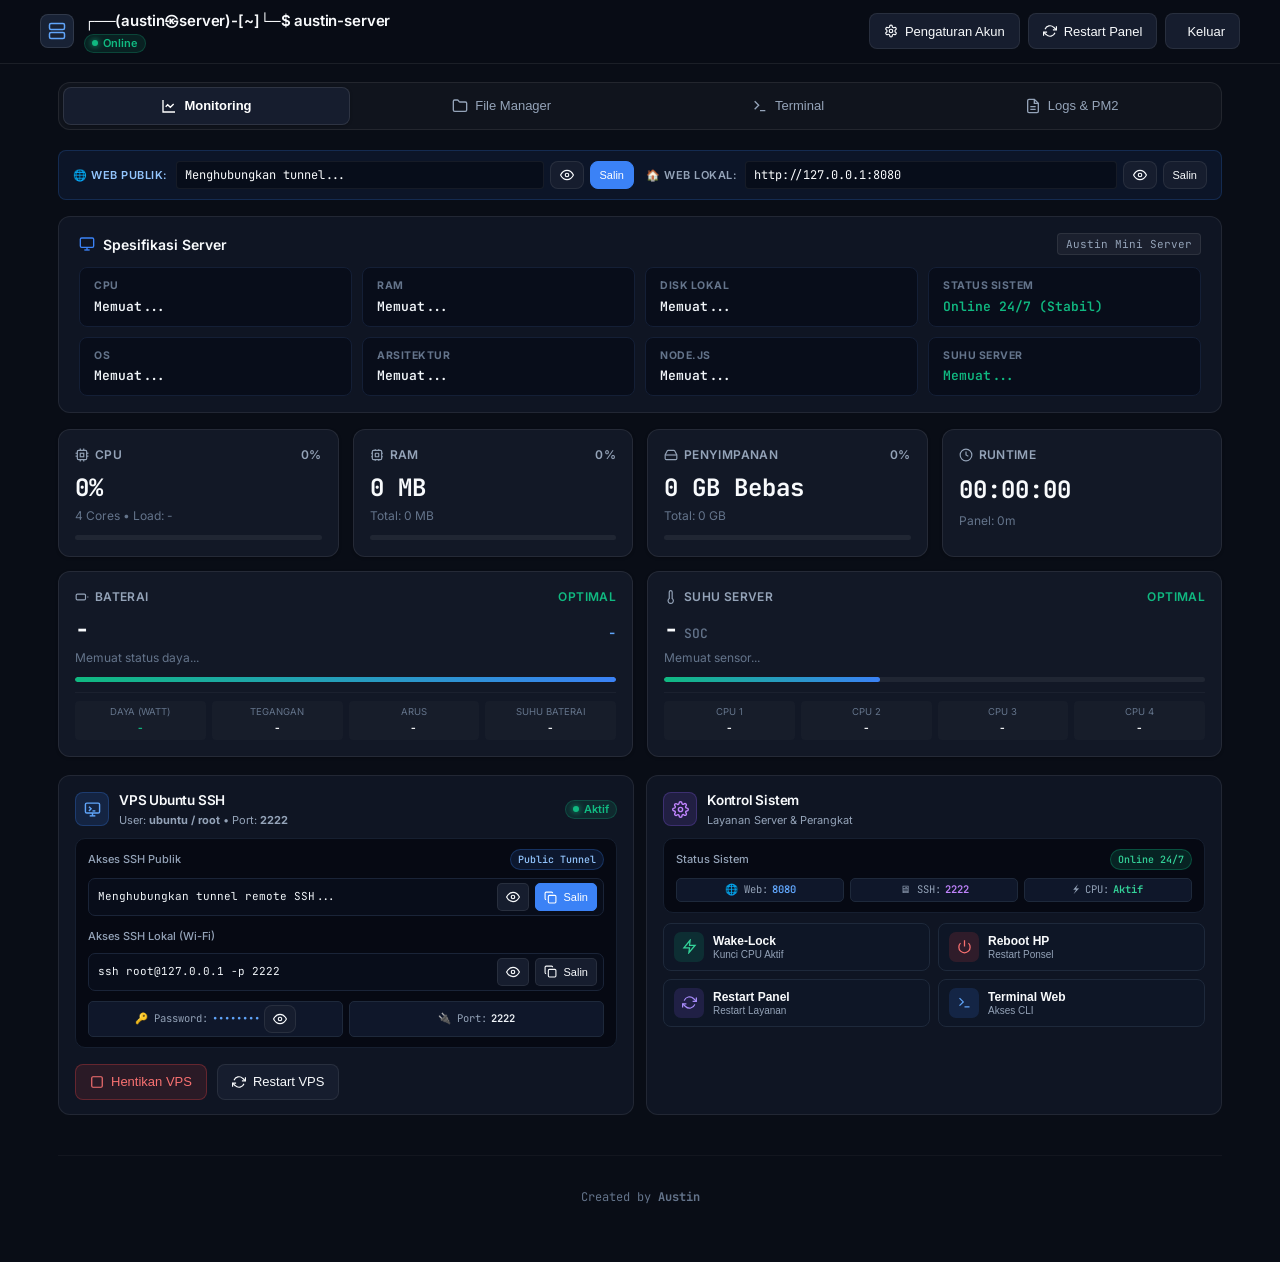
==== commit 5032b7a9: "Update via Austin Store Tools" ====
--- a/panel/public/index.html
+++ b/panel/public/index.html
@@ -385,6 +385,24 @@
       flex-shrink: 0;
     }
 
+    /* Sensor data (mask + tombol mata) */
+    .secret-val { font-family: var(--font-mono); }
+    .secret-val[data-masked="1"] { letter-spacing: 1px; color: var(--text-muted); user-select: none; -webkit-user-select: none; }
+    .eye-btn { display: inline-flex; align-items: center; justify-content: center; padding: 4px 8px; min-height: 28px; flex-shrink: 0; }
+    .eye-btn svg { width: 14px; height: 14px; fill: none; stroke: currentColor; stroke-width: 2; stroke-linecap: round; stroke-linejoin: round; }
+    .eye-btn .eye-off { display: none; }
+    .eye-btn[aria-pressed="true"] .eye-on { display: none; }
+    .eye-btn[aria-pressed="true"] .eye-off { display: inline; }
+    .eye-btn[aria-pressed="true"] { color: #60A5FA; border-color: rgba(59, 130, 246, 0.4); background: rgba(59, 130, 246, 0.12); }
+    .eye-btn:disabled { opacity: 0.4; cursor: not-allowed; }
+    .pw-wrap { position: relative; }
+    .pw-wrap .form-input { padding-right: 42px; }
+    .pw-wrap .pw-eye { position: absolute; right: 6px; top: 50%; transform: translateY(-50%); background: transparent; border: 0; color: var(--text-muted); cursor: pointer; padding: 6px; display: inline-flex; }
+    .pw-wrap .pw-eye svg { width: 16px; height: 16px; fill: none; stroke: currentColor; stroke-width: 2; stroke-linecap: round; stroke-linejoin: round; }
+    .pw-wrap .pw-eye .eye-off { display: none; }
+    .pw-wrap .pw-eye[aria-pressed="true"] .eye-on { display: none; }
+    .pw-wrap .pw-eye[aria-pressed="true"] .eye-off { display: inline; }
+
     /* Grid & Cards */
     .spec-card {
       background: var(--bg-surface);
@@ -1776,8 +1794,10 @@
       .quick-url-label {
         font-size: 10px;
       }
+      .quick-url-box { flex-wrap: wrap; }
       .quick-url-box code {
         font-size: 11px;
+        flex: 1 1 100%;
       }
 
       .grid-cards {
@@ -2009,7 +2029,8 @@
         <div class="quick-url-item primary">
           <span class="quick-url-label">🌐 Web Publik:</span>
           <div class="quick-url-box">
-            <code id="ribbon-public-url">Menghubungkan tunnel...</code>
+            <code id="ribbon-public-url" class="secret-val" data-secret="pub-url" data-kind="url" data-placeholder="Menghubungkan tunnel...">Menghubungkan tunnel...</code>
+            <button type="button" class="btn btn-sm eye-btn" data-eye="pub-url" title="Tampilkan / sembunyikan" aria-label="Tampilkan atau sembunyikan" aria-pressed="false"><svg class="eye-on" viewBox="0 0 24 24"><path d="M1 12s4-8 11-8 11 8 11 8-4 8-11 8-11-8-11-8z"/><circle cx="12" cy="12" r="3"/></svg><svg class="eye-off" viewBox="0 0 24 24"><path d="M17.94 17.94A10.07 10.07 0 0 1 12 20c-7 0-11-8-11-8a18.45 18.45 0 0 1 5.06-5.94M9.9 4.24A9.12 9.12 0 0 1 12 4c7 0 11 8 11 8a18.5 18.5 0 0 1-2.16 3.19m-6.72-1.07a3 3 0 1 1-4.24-4.24"/><line x1="1" y1="1" x2="23" y2="23"/></svg></button>
             <button class="btn btn-primary btn-sm" onclick="copyRibbonPublicUrl()">Salin</button>
             <a class="btn btn-sm" id="ribbon-btn-visit" href="#" target="_blank" rel="noopener" style="padding: 3px 8px; font-size: 11px; text-decoration: none; color: #60A5FA; background: rgba(59, 130, 246, 0.15); border-color: rgba(59, 130, 246, 0.3); display: none;">Kunjungi ↗</a>
           </div>
@@ -2017,7 +2038,8 @@
         <div class="quick-url-item">
           <span class="quick-url-label" style="color: var(--text-muted);">🏠 Web Lokal:</span>
           <div class="quick-url-box">
-            <code id="ribbon-local-url">http://127.0.0.1:8080</code>
+            <code id="ribbon-local-url" class="secret-val" data-secret="local-url" data-kind="url" data-placeholder="Memuat...">http://127.0.0.1:8080</code>
+            <button type="button" class="btn btn-sm eye-btn" data-eye="local-url" title="Tampilkan / sembunyikan" aria-label="Tampilkan atau sembunyikan" aria-pressed="false"><svg class="eye-on" viewBox="0 0 24 24"><path d="M1 12s4-8 11-8 11 8 11 8-4 8-11 8-11-8-11-8z"/><circle cx="12" cy="12" r="3"/></svg><svg class="eye-off" viewBox="0 0 24 24"><path d="M17.94 17.94A10.07 10.07 0 0 1 12 20c-7 0-11-8-11-8a18.45 18.45 0 0 1 5.06-5.94M9.9 4.24A9.12 9.12 0 0 1 12 4c7 0 11 8 11 8a18.5 18.5 0 0 1-2.16 3.19m-6.72-1.07a3 3 0 1 1-4.24-4.24"/><line x1="1" y1="1" x2="23" y2="23"/></svg></button>
             <button class="btn btn-sm" onclick="copyRibbonLocalUrl()">Salin</button>
           </div>
         </div>
@@ -2051,7 +2073,7 @@
           </div>
           <div class="spec-item">
             <span class="spec-label">OS</span>
-            <span class="spec-value" id="spec-os">Memuat...</span>
+            <span class="spec-value"><span id="spec-os">Memuat...</span> <span id="spec-host-wrap" style="display:none;">(<span class="secret-val" data-secret="hostname" data-kind="host"></span>) <button type="button" class="btn btn-sm eye-btn" data-eye="hostname" title="Tampilkan / sembunyikan" aria-label="Tampilkan atau sembunyikan" aria-pressed="false"><svg class="eye-on" viewBox="0 0 24 24"><path d="M1 12s4-8 11-8 11 8 11 8-4 8-11 8-11-8-11-8z"/><circle cx="12" cy="12" r="3"/></svg><svg class="eye-off" viewBox="0 0 24 24"><path d="M17.94 17.94A10.07 10.07 0 0 1 12 20c-7 0-11-8-11-8a18.45 18.45 0 0 1 5.06-5.94M9.9 4.24A9.12 9.12 0 0 1 12 4c7 0 11 8 11 8a18.5 18.5 0 0 1-2.16 3.19m-6.72-1.07a3 3 0 1 1-4.24-4.24"/><line x1="1" y1="1" x2="23" y2="23"/></svg></button></span></span>
           </div>
           <div class="spec-item">
             <span class="spec-label">ARSITEKTUR</span>
@@ -2231,7 +2253,8 @@
               <span class="badge-pinggy" id="vps-tunnel-badge">Public Tunnel</span>
             </div>
             <div class="remote-ssh-cmd-row">
-              <code id="vps-ssh-command">Menghubungkan tunnel remote SSH...</code>
+              <code id="vps-ssh-command" class="secret-val" data-secret="ssh-pub" data-kind="ssh" data-placeholder="Menghubungkan tunnel remote SSH...">Menghubungkan tunnel remote SSH...</code>
+              <button type="button" class="btn btn-sm eye-btn" data-eye="ssh-pub" title="Tampilkan / sembunyikan" aria-label="Tampilkan atau sembunyikan" aria-pressed="false"><svg class="eye-on" viewBox="0 0 24 24"><path d="M1 12s4-8 11-8 11 8 11 8-4 8-11 8-11-8-11-8z"/><circle cx="12" cy="12" r="3"/></svg><svg class="eye-off" viewBox="0 0 24 24"><path d="M17.94 17.94A10.07 10.07 0 0 1 12 20c-7 0-11-8-11-8a18.45 18.45 0 0 1 5.06-5.94M9.9 4.24A9.12 9.12 0 0 1 12 4c7 0 11 8 11 8a18.5 18.5 0 0 1-2.16 3.19m-6.72-1.07a3 3 0 1 1-4.24-4.24"/><line x1="1" y1="1" x2="23" y2="23"/></svg></button>
               <button class="btn btn-primary btn-sm" id="btn-copy-ssh" onclick="copySshCommand()" title="Salin Perintah SSH Publik">
                 <svg viewBox="0 0 24 24" style="width:13px;height:13px;fill:none;stroke:currentColor;stroke-width:2"><rect width="14" height="14" x="8" y="8" rx="2" ry="2"/><path d="M4 16c-1.1 0-2-.9-2-2V4c0-1.1.9-2 2-2h10c1.1 0 2 .9 2 2"/></svg>
                 <span>Salin</span>
@@ -2242,7 +2265,8 @@
               <span>Akses SSH Lokal (Wi-Fi)</span>
             </div>
             <div class="remote-ssh-cmd-row">
-              <code id="vps-local-ssh-code">ssh root@127.0.0.1 -p 2222</code>
+              <code id="vps-local-ssh-code" class="secret-val" data-secret="ssh-local" data-kind="ssh" data-placeholder="Memuat...">ssh root@127.0.0.1 -p 2222</code>
+              <button type="button" class="btn btn-sm eye-btn" data-eye="ssh-local" title="Tampilkan / sembunyikan" aria-label="Tampilkan atau sembunyikan" aria-pressed="false"><svg class="eye-on" viewBox="0 0 24 24"><path d="M1 12s4-8 11-8 11 8 11 8-4 8-11 8-11-8-11-8z"/><circle cx="12" cy="12" r="3"/></svg><svg class="eye-off" viewBox="0 0 24 24"><path d="M17.94 17.94A10.07 10.07 0 0 1 12 20c-7 0-11-8-11-8a18.45 18.45 0 0 1 5.06-5.94M9.9 4.24A9.12 9.12 0 0 1 12 4c7 0 11 8 11 8a18.5 18.5 0 0 1-2.16 3.19m-6.72-1.07a3 3 0 1 1-4.24-4.24"/><line x1="1" y1="1" x2="23" y2="23"/></svg></button>
               <button class="btn btn-sm" id="btn-copy-local-ssh" onclick="copyLocalSshCommand()" title="Salin Perintah SSH Lokal">
                 <svg viewBox="0 0 24 24" style="width:13px;height:13px;fill:none;stroke:currentColor;stroke-width:2"><rect width="14" height="14" x="8" y="8" rx="2" ry="2"/><path d="M4 16c-1.1 0-2-.9-2-2V4c0-1.1.9-2 2-2h10c1.1 0 2 .9 2 2"/></svg>
                 <span>Salin</span>
@@ -2250,7 +2274,7 @@
             </div>
 
             <div class="meta-chips-grid cols-2" style="margin-top: 2px;">
-              <span class="meta-chip">🔑 Password: <strong style="color:#60A5FA;">ubuntu123</strong></span>
+              <span class="meta-chip">🔑 Password: <strong class="secret-val" style="color:#60A5FA;" data-secret="vps-pass" data-kind="pass" data-placeholder="••••••••">••••••••</strong> <button type="button" class="btn btn-sm eye-btn" data-eye="vps-pass" title="Tampilkan / sembunyikan" aria-label="Tampilkan atau sembunyikan" aria-pressed="false"><svg class="eye-on" viewBox="0 0 24 24"><path d="M1 12s4-8 11-8 11 8 11 8-4 8-11 8-11-8-11-8z"/><circle cx="12" cy="12" r="3"/></svg><svg class="eye-off" viewBox="0 0 24 24"><path d="M17.94 17.94A10.07 10.07 0 0 1 12 20c-7 0-11-8-11-8a18.45 18.45 0 0 1 5.06-5.94M9.9 4.24A9.12 9.12 0 0 1 12 4c7 0 11 8 11 8a18.5 18.5 0 0 1-2.16 3.19m-6.72-1.07a3 3 0 1 1-4.24-4.24"/><line x1="1" y1="1" x2="23" y2="23"/></svg></button></span>
               <span class="meta-chip">🔌 Port: <strong>2222</strong></span>
             </div>
           </div>
@@ -2456,7 +2480,7 @@
             <button class="term-cmd-chip warning" onclick="executeQuickCommand('termux-battery-status', true)" title="Cek status baterai HP">🔋 Baterai HP</button>
             <button class="term-cmd-chip" onclick="executeQuickCommand('ls -la', true)" title="Lihat isi direktori saat ini">📋 ls -la</button>
             <button class="term-cmd-chip" onclick="executeQuickCommand('cd ~', true)" title="Pindah ke Home direktori">🏠 cd ~</button>
-            <button class="term-cmd-chip" onclick="executeQuickCommand('cd ~/AustinNode', true)" title="Pindah ke direktori AustinNode">⚙️ cd ~/AustinNode</button>
+            <button class="term-cmd-chip" onclick="executeQuickCommand('cd ~/AustinServer', true)" title="Pindah ke direktori AustinServer">⚙️ cd ~/AustinServer</button>
             <button class="term-cmd-chip" onclick="executeQuickCommand('cd /sdcard', true)" title="Pindah ke Memori Internal HP">📱 cd /sdcard</button>
             <button class="term-cmd-chip" onclick="executeQuickCommand('top -n 1', true)" title="Monitor proses CPU">📊 top</button>
             <button class="term-cmd-chip" onclick="executeQuickCommand('ifconfig', true)" title="Lihat IP jaringan">🌐 ifconfig</button>
@@ -2566,11 +2590,11 @@
       
       <div class="form-group">
         <label class="form-label">Username</label>
-        <input type="text" class="form-input" id="login-user" value="admin" autocomplete="username">
+        <input type="text" class="form-input" id="login-user" placeholder="Username" autocomplete="username">
       </div>
       <div class="form-group">
         <label class="form-label">Password</label>
-        <input type="password" class="form-input" id="login-pass" autocomplete="current-password" placeholder="Password server">
+        <input type="password" class="form-input" id="login-pass" data-pw-eye autocomplete="current-password" placeholder="Password server">
       </div>
       <div class="modal-footer" style="margin-top: 14px;">
         <button class="btn btn-primary" style="width: 100%;" onclick="submitLogin()">Masuk ke Server</button>
@@ -2598,15 +2622,15 @@
       </div>
       <div class="form-group" style="margin-bottom: 10px;">
         <label class="form-label" for="settings-current-pass">Password Saat Ini <span style="color:var(--accent-rose)">*</span></label>
-        <input type="password" class="form-input" id="settings-current-pass" placeholder="Masukkan password saat ini" autocomplete="current-password">
+        <input type="password" class="form-input" id="settings-current-pass" data-pw-eye placeholder="Masukkan password saat ini" autocomplete="current-password">
       </div>
       <div class="form-group" style="margin-bottom: 10px;">
         <label class="form-label" for="settings-new-pass">Password Baru (Opsional)</label>
-        <input type="password" class="form-input" id="settings-new-pass" placeholder="Minimal 5 karakter" autocomplete="new-password">
+        <input type="password" class="form-input" id="settings-new-pass" data-pw-eye placeholder="Minimal 5 karakter" autocomplete="new-password">
       </div>
       <div class="form-group" style="margin-bottom: 14px;">
         <label class="form-label" for="settings-confirm-pass">Konfirmasi Password Baru</label>
-        <input type="password" class="form-input" id="settings-confirm-pass" placeholder="Ulangi password baru" autocomplete="new-password">
+        <input type="password" class="form-input" id="settings-confirm-pass" data-pw-eye placeholder="Ulangi password baru" autocomplete="new-password">
       </div>
       <div class="modal-footer">
         <button class="btn btn-sm" onclick="closeModal('modal-account-settings')">Batal</button>
@@ -2767,6 +2791,110 @@
       });
     }
 
+    // ------------------------------------------------------------------
+    // SENSOR DATA: nilai asli disimpan di memori, tampilan di-mask (••••)
+    // sampai tombol mata ditekan. Salin tetap memakai nilai asli.
+    // ------------------------------------------------------------------
+    const Secret = (() => {
+      const store = {};
+      const shown = {};
+      const timers = {};
+      const AUTO_HIDE_MS = 30000;
+      const EYE_SVG = '<svg class="eye-on" viewBox="0 0 24 24"><path d="M1 12s4-8 11-8 11 8 11 8-4 8-11 8-11-8-11-8z"/><circle cx="12" cy="12" r="3"/></svg><svg class="eye-off" viewBox="0 0 24 24"><path d="M17.94 17.94A10.07 10.07 0 0 1 12 20c-7 0-11-8-11-8a18.45 18.45 0 0 1 5.06-5.94M9.9 4.24A9.12 9.12 0 0 1 12 4c7 0 11 8 11 8a18.5 18.5 0 0 1-2.16 3.19m-6.72-1.07a3 3 0 1 1-4.24-4.24"/><line x1="1" y1="1" x2="23" y2="23"/></svg>';
+
+      function mask(kind, real) {
+        const dots = '•'.repeat(12);
+        if (kind === 'url') {
+          const m = /^(https?:\/\/)/i.exec(real);
+          return (m ? m[1] : '') + '•'.repeat(14);
+        }
+        if (kind === 'ssh') return 'ssh ' + dots;
+        if (kind === 'pass') return '•'.repeat(8);
+        return dots;
+      }
+
+      function paint(id) {
+        const real = store[id];
+        const has = real !== undefined && real !== null && real !== '';
+        document.querySelectorAll('[data-secret="' + id + '"]').forEach((el) => {
+          let text;
+          if (!has) {
+            text = el.getAttribute('data-placeholder') || '-';
+            el.removeAttribute('data-masked');
+          } else if (shown[id]) {
+            text = real;
+            el.removeAttribute('data-masked');
+          } else {
+            text = mask(el.getAttribute('data-kind'), real);
+            el.setAttribute('data-masked', '1');
+          }
+          if ('value' in el) el.value = text; else el.textContent = text;
+          if (has) el.title = shown[id] ? '' : 'Disembunyikan. Klik ikon mata untuk melihat.';
+        });
+        document.querySelectorAll('[data-eye="' + id + '"]').forEach((b) => {
+          b.disabled = !has;
+          b.setAttribute('aria-pressed', has && shown[id] ? 'true' : 'false');
+          b.title = shown[id] ? 'Sembunyikan' : 'Tampilkan';
+        });
+      }
+
+      function set(id, value) {
+        store[id] = value;
+        paint(id);
+      }
+      function get(id) { return store[id] || ''; }
+      function toggle(id) {
+        shown[id] = !shown[id];
+        clearTimeout(timers[id]);
+        if (shown[id]) timers[id] = setTimeout(() => { shown[id] = false; paint(id); }, AUTO_HIDE_MS);
+        paint(id);
+      }
+      function hideAll() {
+        Object.keys(shown).forEach((id) => { if (shown[id]) { shown[id] = false; clearTimeout(timers[id]); paint(id); } });
+      }
+
+      document.addEventListener('click', (e) => {
+        const b = e.target.closest('[data-eye]');
+        if (b && !b.disabled) toggle(b.getAttribute('data-eye'));
+      });
+      // Sembunyikan lagi saat tab disembunyikan / pindah aplikasi
+      document.addEventListener('visibilitychange', () => { if (document.hidden) hideAll(); });
+
+      // Tombol mata untuk kolom password (login & pengaturan akun)
+      function wirePasswordToggles() {
+        document.querySelectorAll('input[type="password"][data-pw-eye]').forEach((inp) => {
+          if (inp.parentElement.classList.contains('pw-wrap')) return;
+          const wrap = document.createElement('div');
+          wrap.className = 'pw-wrap';
+          inp.parentNode.insertBefore(wrap, inp);
+          wrap.appendChild(inp);
+          const btn = document.createElement('button');
+          btn.type = 'button';
+          btn.className = 'pw-eye';
+          btn.setAttribute('aria-label', 'Tampilkan atau sembunyikan password');
+          btn.setAttribute('aria-pressed', 'false');
+          btn.title = 'Tampilkan';
+          btn.innerHTML = EYE_SVG;
+          btn.addEventListener('click', () => {
+            const on = inp.type === 'password';
+            inp.type = on ? 'text' : 'password';
+            btn.setAttribute('aria-pressed', on ? 'true' : 'false');
+            btn.title = on ? 'Sembunyikan' : 'Tampilkan';
+          });
+          wrap.appendChild(btn);
+        });
+      }
+      if (document.readyState === 'loading') document.addEventListener('DOMContentLoaded', wirePasswordToggles);
+      else wirePasswordToggles();
+
+      function reset(prefix) {
+        Object.keys(shown).forEach((id) => { if (id.indexOf(prefix) === 0) { shown[id] = false; clearTimeout(timers[id]); } });
+      }
+
+      return { set, get, toggle, hideAll, reset, paint, EYE_SVG };
+    })();
+    window.Secret = Secret;
+
     function formatBytes(bytes) {
       if (!bytes || bytes === 0) return '0 B';
       const k = 1024;
@@ -2921,7 +3049,9 @@
           specStatus.textContent = 'Online 24/7 (Stabil)';
         }
 
-        document.getElementById('spec-os').textContent = `${data.platform || '-'} (${data.hostname || '-'})`;
+        document.getElementById('spec-os').textContent = data.platform || '-';
+        document.getElementById('spec-host-wrap').style.display = data.hostname ? '' : 'none';
+        Secret.set('hostname', data.hostname || '');
         document.getElementById('spec-arch').textContent = data.arch ? (data.arch.includes('64') ? `${data.arch} (64-bit)` : (data.arch.includes('arm') ? `${data.arch} (32-bit)` : data.arch)) : '-';
         document.getElementById('spec-runtime').textContent = data.nodeVersion ? (data.nodeVersion.startsWith('Node') ? data.nodeVersion : `Node ${data.nodeVersion}`) : '-';
 
@@ -3058,12 +3188,13 @@
           if (vpsStopBtn) vpsStopBtn.style.display = 'none';
         }
 
-        const vpsCmd = (data.vps && data.vps.publicCommand) ? data.vps.publicCommand : 'Menghubungkan tunnel remote SSH...';
-        document.getElementById('vps-ssh-command').textContent = vpsCmd;
-        
+        // SSH publik (di-mask sampai tombol mata ditekan)
+        const vpsCmd = (data.vps && data.vps.publicCommand) ? data.vps.publicCommand : '';
+        Secret.set('ssh-pub', vpsCmd);
+
         const vpsBadgeEl = document.getElementById('vps-tunnel-badge');
         if (vpsBadgeEl) {
-          if (data.vps && data.vps.publicCommand) {
+          if (vpsCmd) {
             vpsBadgeEl.textContent = 'Public Tunnel (Aktif)';
             vpsBadgeEl.style.color = '#34D399';
             vpsBadgeEl.style.background = 'rgba(16, 185, 129, 0.15)';
@@ -3074,79 +3205,46 @@
           }
         }
 
+        // Password VPS dari konfigurasi server (bukan lagi tertulis di HTML)
+        Secret.set('vps-pass', (data.vps && data.vps.password) ? data.vps.password : '');
+
+        // Link lokal
         const localIp = (data.network && data.network.localIPs && data.network.localIPs[0]) ? data.network.localIPs[0].address : '127.0.0.1';
-        const localWebUrl = `http://${localIp}:8080`;
-        
-        document.getElementById('vps-local-ssh-code').textContent = `ssh root@${localIp} -p 2222`;
-        document.getElementById('ribbon-local-url').textContent = localWebUrl;
-        document.getElementById('local-web-url-text').textContent = localWebUrl;
-        
-        const openLocalBtn = document.getElementById('btn-open-local');
-        if (openLocalBtn) openLocalBtn.href = localWebUrl;
-
-        // Cloudflare Public Domain & Ribbon
+        Secret.set('local-url', `http://${localIp}:8080`);
+        Secret.set('ssh-local', `ssh root@${localIp} -p 2222`);
+
+        // Link publik (Cloudflare Tunnel)
         const pubUrl = data.network ? data.network.publicUrl : null;
-        const cfText = document.getElementById('cloudflare-url-text');
-        const cfOpen = document.getElementById('btn-open-cf');
-        const cfBadge = document.getElementById('cloudflare-live-badge');
-        const ribbonPub = document.getElementById('ribbon-public-url');
         const ribbonVisit = document.getElementById('ribbon-btn-visit');
-
-        if (pubUrl) {
-          cfText.textContent = pubUrl;
-          cfOpen.href = pubUrl;
-          cfOpen.style.display = 'inline-flex';
-          cfBadge.innerHTML = '<span class="status-dot"></span> Terhubung';
-          cfBadge.style.color = 'var(--accent-emerald)';
-
-          if (ribbonPub) ribbonPub.textContent = pubUrl;
-          if (ribbonVisit) {
-            ribbonVisit.href = pubUrl;
-            ribbonVisit.style.display = 'inline-flex';
-          }
-        } else {
-          cfText.textContent = 'Menghubungkan domain publik...';
-          cfOpen.style.display = 'none';
-          cfBadge.innerHTML = '<span class="status-dot" style="background:#F59E0B;box-shadow:none;"></span> Menghubungkan';
-          cfBadge.style.color = '#F59E0B';
-
-          if (ribbonPub) ribbonPub.textContent = 'Menghubungkan tunnel...';
-          if (ribbonVisit) ribbonVisit.style.display = 'none';
-        }
+        Secret.set('pub-url', pubUrl || '');
+        if (ribbonVisit) {
+          if (pubUrl) { ribbonVisit.href = pubUrl; ribbonVisit.style.display = 'inline-flex'; }
+          else { ribbonVisit.style.display = 'none'; }
+        }
+        Secret.set('sys-pub', pubUrl || '');
       } catch (e) {}
     }
 
     function copySshCommand() {
-      const cmd = document.getElementById('vps-ssh-command').textContent;
+      const cmd = Secret.get('ssh-pub');
       if (cmd.startsWith('ssh')) copyText(cmd);
       else showToast('Tunnel SSH publik belum aktif', 'info');
     }
 
     function copyLocalSshCommand() {
-      const cmd = document.getElementById('vps-local-ssh-code').textContent;
-      copyText(cmd);
-    }
-
-    function copyCfUrl() {
-      const url = document.getElementById('cloudflare-url-text').textContent;
+      const cmd = Secret.get('ssh-local');
+      if (cmd) copyText(cmd);
+    }
+
+    function copyRibbonPublicUrl() {
+      const url = Secret.get('pub-url');
       if (url.startsWith('http')) copyText(url);
       else showToast('Domain publik belum aktif', 'info');
     }
 
-    function copyLocalWebUrl() {
-      const url = document.getElementById('local-web-url-text').textContent;
-      copyText(url);
-    }
-
-    function copyRibbonPublicUrl() {
-      const url = document.getElementById('ribbon-public-url').textContent;
-      if (url.startsWith('http')) copyText(url);
-      else showToast('Domain publik belum aktif', 'info');
-    }
-
     function copyRibbonLocalUrl() {
-      const url = document.getElementById('ribbon-local-url').textContent;
-      copyText(url);
+      const url = Secret.get('local-url');
+      if (url) copyText(url);
     }
 
     async function openAccountSettings() {
